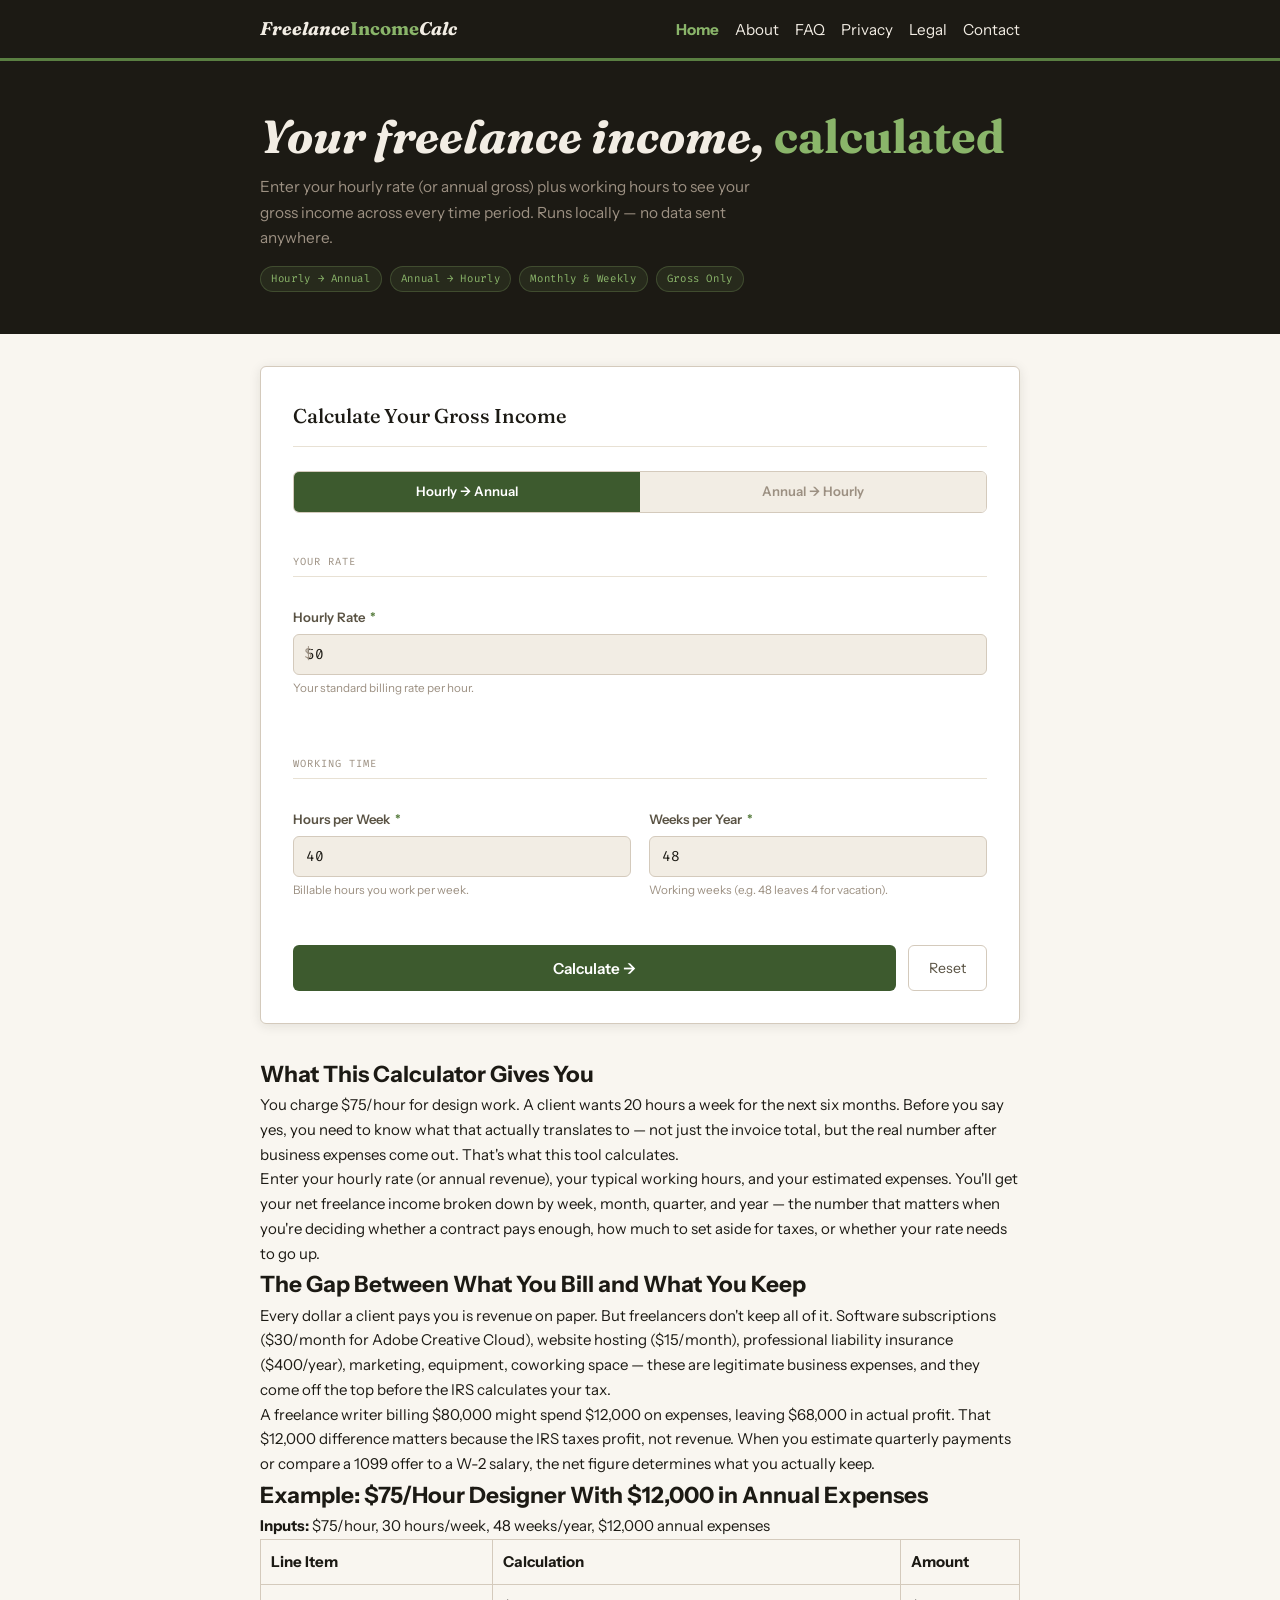
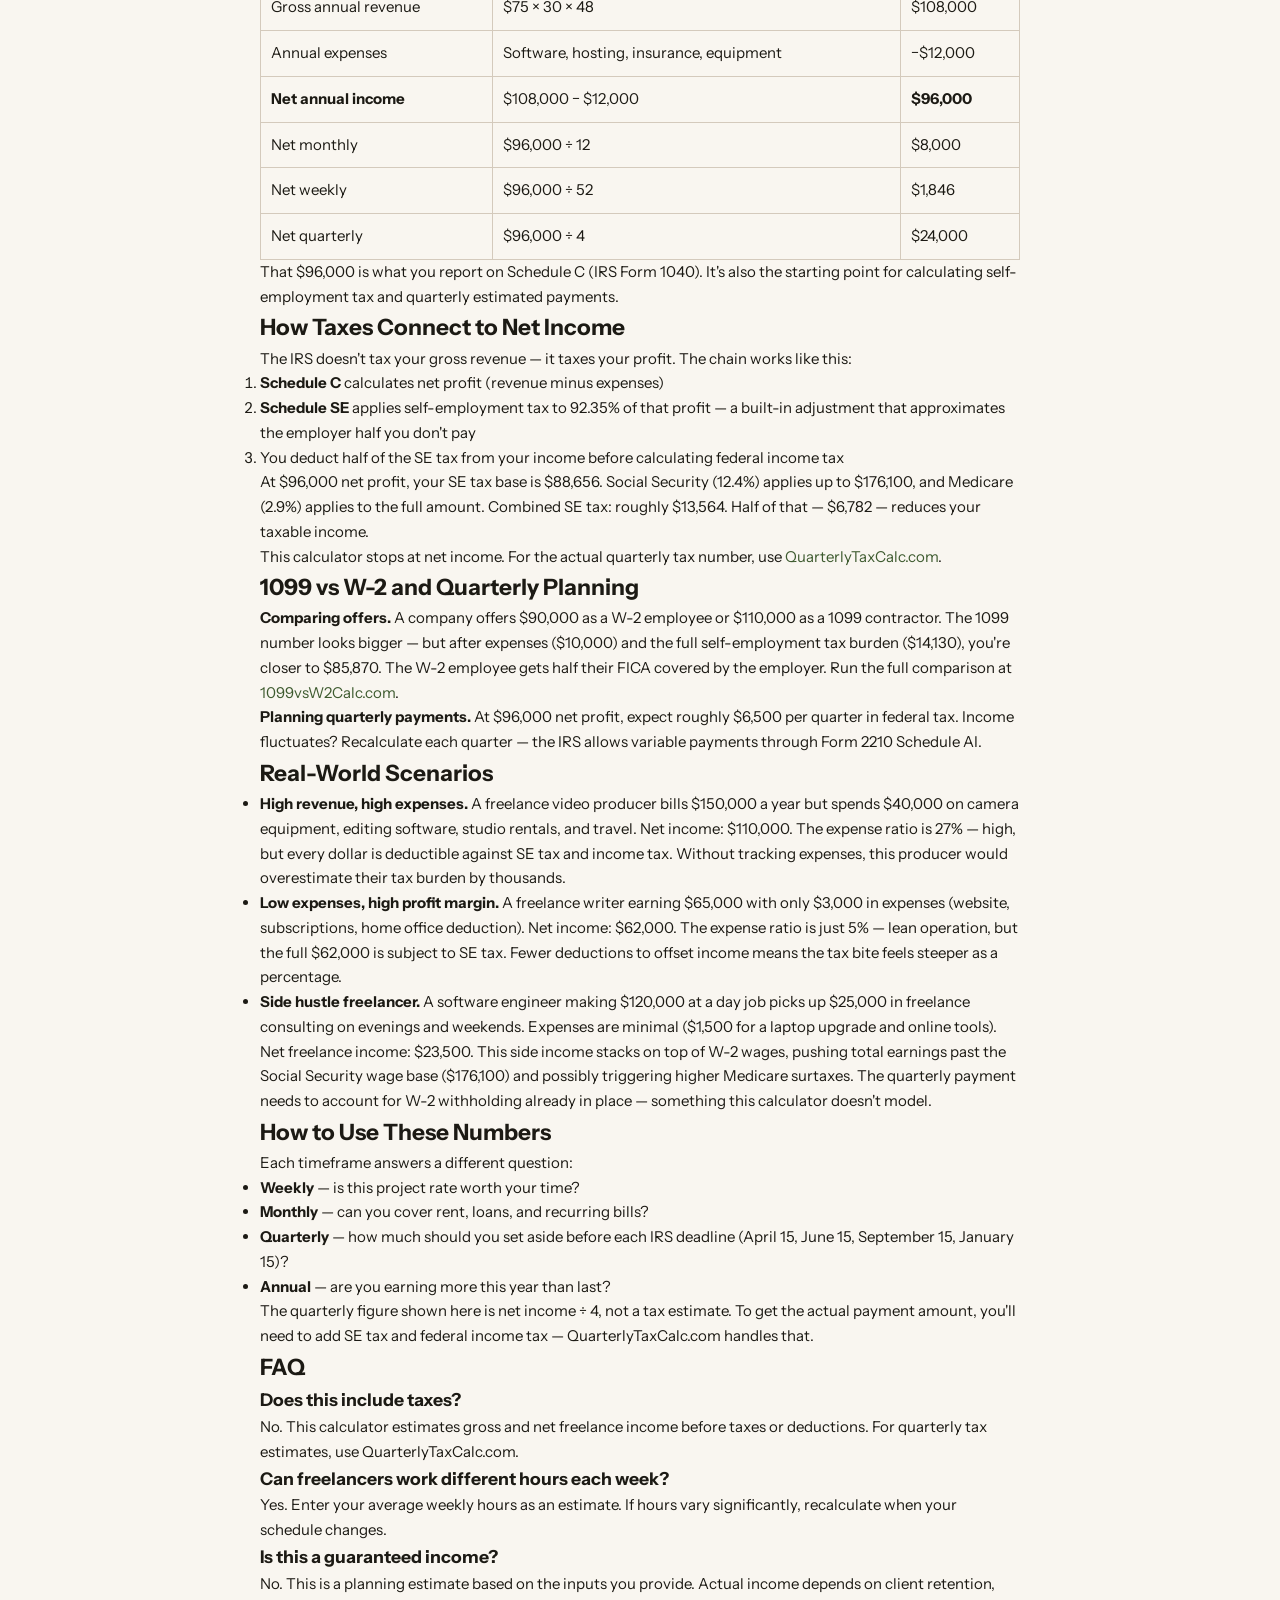
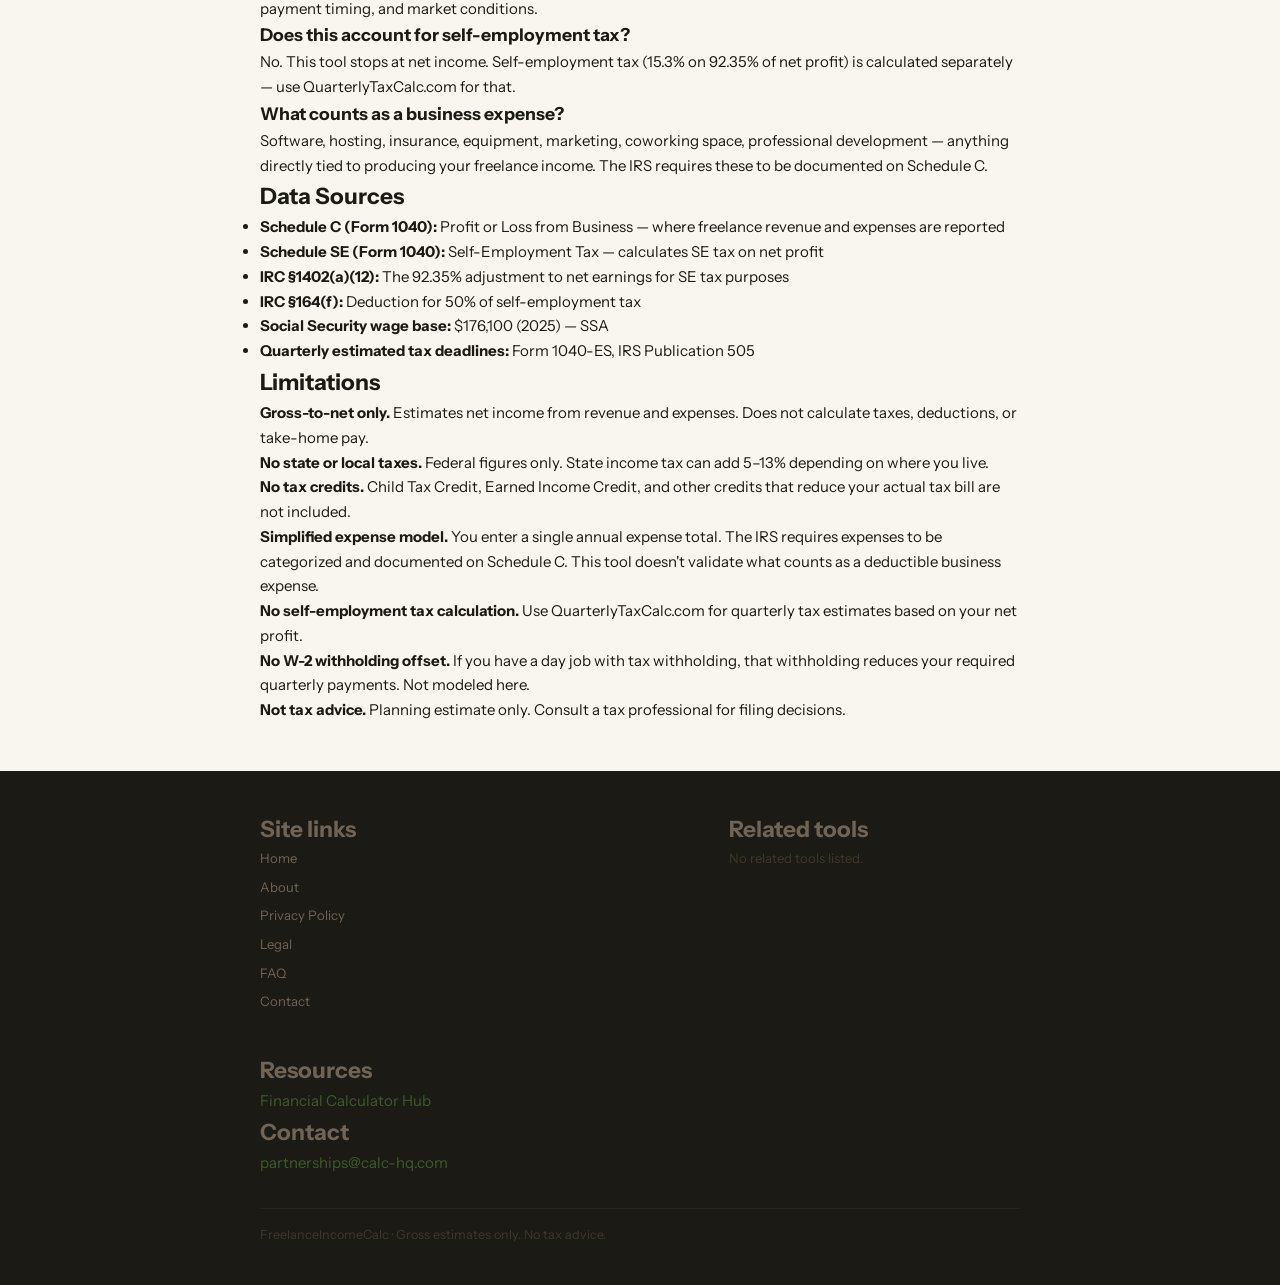
==== index.html @ 2924fdfc "Full repair: authority content, cluster-aware network.js, layout fixes, ad collapse, 800px max-width" ====
<!DOCTYPE html>
<html lang="en">
<head>
<meta charset="utf-8"/>
<meta content="width=device-width, initial-scale=1.0" name="viewport"/>
<title>Freelance Income Calculator | FreelanceIncomeCalc.com</title>
<meta content="Convert your freelance hourly rate to annual, monthly, and weekly gross income. Enter hours per week and weeks per year. Runs entirely in your browser." name="description"/>
<link href="https://freelanceincomecalc.com/" rel="canonical"/>
<meta name="robots" content="index, follow"/>
<meta name="google-adsense-account" content="ca-pub-7744853829365165"/>
<meta property="og:type" content="website"/>
<meta property="og:title" content="Freelance Income Calculator | FreelanceIncomeCalc.com"/>
<meta property="og:description" content="Convert your freelance hourly rate to annual, monthly, and weekly gross income. Enter hours per week and weeks per year. Runs entirely in your browser."/>
<meta property="og:url" content="https://freelanceincomecalc.com/"/>
<meta property="og:site_name" content="FreelanceIncomeCalc.com"/>
<meta name="twitter:card" content="summary"/>
<meta name="twitter:title" content="Freelance Income Calculator | FreelanceIncomeCalc.com"/>
<meta name="twitter:description" content="Convert your freelance hourly rate to annual, monthly, and weekly gross income. Enter hours per week and weeks per year. Runs entirely in your browser."/>
<link href="styles.css?v=layout-repair-0501" rel="stylesheet"/>
<script async="" crossorigin="anonymous" src="https://pagead2.googlesyndication.com/pagead/js/adsbygoogle.js?client=ca-pub-7744853829365165"></script>
<script type="application/ld+json">
{
 "@context": "https://schema.org",
 "@type": "WebApplication",
 "name": "Freelance Income Calculator",
 "url": "https://freelanceincomecalc.com/",
 "applicationCategory": "FinanceApplication",
 "operatingSystem": "All",
 "description": "Online freelance income calculator that estimates hourly, weekly, monthly, and annual freelance earnings based on hourly rates and working hours."
}
</script>
<link rel="icon" href="favicon.svg">
</head>
<body class="page-wrap">
<header class="site-header">
<div class="container">
<a class="site-logo" href="/">Freelance<span>Income</span>Calc</a>
<div data-site-header-nav></div>
</div>
</header>
<div class="container">
<div aria-hidden="true" class="ad-slot ad-slot-top"></div>
</div>
<main>
<section class="tool-hero">
<div class="container">
<h1>Your freelance income, <em>calculated</em></h1>
<p>Enter your hourly rate (or annual gross) plus working hours to see your gross income across every time period. Runs locally — no data sent anywhere.</p>
<div class="badge-row">
<span class="badge">Hourly → Annual</span>
<span class="badge">Annual → Hourly</span>
<span class="badge">Monthly &amp; Weekly</span>
<span class="badge">Gross Only</span>
</div>
</div>
</section>
<div class="container">
<div class="calc-card">
<h2 class="calc-card-title">Calculate Your Gross Income</h2>
<div class="error-banner" id="error-banner" role="alert" style="display:none;"></div>
<div aria-label="Calculation mode" class="mode-toggle" role="group">
<input checked="" id="mode-hourly" name="calc-mode" type="radio" value="hourly"/>
<label for="mode-hourly">Hourly → Annual</label>
<input id="mode-annual" name="calc-mode" type="radio" value="annual"/>
<label for="mode-annual">Annual → Hourly</label>
</div>
<form id="calc-form" novalidate="">
<div class="form-grid">
<div class="section-sep">Your Rate</div>
<div class="field full" id="row-hourly">
<label for="hourly-rate">Hourly Rate <span class="req">*</span></label>
<div class="input-wrap">
<span class="pfx">$</span>
<input autocomplete="off" class="dfmt" id="hourly-rate" inputmode="decimal" placeholder="e.g. 50" type="text"/>
</div>
<span class="field-hint">Your standard billing rate per hour.</span>
<span class="field-error" id="hourly-rate-err" role="alert"></span>
</div>
<div class="field full" id="row-annual" style="display:none;">
<label for="annual-gross">Annual Gross <span class="req">*</span></label>
<div class="input-wrap">
<span class="pfx">$</span>
<input autocomplete="off" class="dfmt" id="annual-gross" inputmode="decimal" placeholder="e.g. 96,000" type="text"/>
</div>
<span class="field-hint">Your target total gross revenue for the year.</span>
<span class="field-error" id="annual-gross-err" role="alert"></span>
</div>
<div class="section-sep">Working Time</div>
<div class="field">
<label for="hours-per-week">Hours per Week <span class="req">*</span></label>
<input autocomplete="off" class="dfmt" id="hours-per-week" inputmode="decimal" placeholder="40" type="text"/>
<span class="field-hint">Billable hours you work per week.</span>
<span class="field-error" id="hours-per-week-err" role="alert"></span>
</div>
<div class="field">
<label for="weeks-per-year">Weeks per Year <span class="req">*</span></label>
<input autocomplete="off" class="dfmt" id="weeks-per-year" inputmode="decimal" placeholder="48" type="text"/>
<span class="field-hint">Working weeks (e.g. 48 leaves 4 for vacation).</span>
<span class="field-error" id="weeks-per-year-err" role="alert"></span>
</div>
</div>
<div class="btn-row">
<button class="btn-primary" type="submit">Calculate →</button>
<button class="btn-secondary" id="reset-btn" type="button">Reset</button>
</div>
</form>
</div>
<div aria-hidden="true" class="sponsor-slot"></div>
<section aria-live="polite" id="results" style="display:none;">
<h2 class="results-heading">Your Gross Income Estimate</h2>
<div class="rate-banner">
<div class="banner-col">
<div class="rbl">Hourly Rate</div>
<div class="rate-big" id="out-hourly">—</div>
<div class="rate-sub">per hour</div>
</div>
<div class="banner-col">
<div class="rbl">Annual Gross</div>
<div class="monthly-val" id="out-annual">—</div>
</div>
<div class="banner-col">
<div class="rbl">Monthly Gross</div>
<div class="monthly-val" id="out-monthly">—</div>
</div>
</div>
<div class="summary-grid">
<div class="s-card">
<div class="sl">Weekly Gross</div>
<div class="sv" id="out-weekly">—</div>
</div>
<div class="s-card accent">
<div class="sl">Est. Quarterly</div>
<div class="sv" id="out-quarterly">—</div>
</div>
<div class="s-card">
<div class="sl">Working Hours</div>
<div class="sv" id="out-hours">—</div>
</div>
</div>
<p class="results-meta" id="out-meta"></p>
<div class="btn-row" style="margin-bottom:16px;">
<button class="btn-copy" id="copy-btn" type="button">Copy Result</button>
</div>
<p class="disclaimer">Gross estimates only. No taxes, deductions, or benefits are modeled. Verify income and tax obligations with a qualified professional or official sources.</p>
<div aria-hidden="true" class="ad-slot ad-slot-bottom"></div>
</section>
</div>
</main>
<div class="container">
<section class="calculator-explanation">
<h2>What This Calculator Gives You</h2>
<p>You charge $75/hour for design work. A client wants 20 hours a week for the next six months. Before you say yes, you need to know what that actually translates to — not just the invoice total, but the real number after business expenses come out. That's what this tool calculates.</p>
<p>Enter your hourly rate (or annual revenue), your typical working hours, and your estimated expenses. You'll get your net freelance income broken down by week, month, quarter, and year — the number that matters when you're deciding whether a contract pays enough, how much to set aside for taxes, or whether your rate needs to go up.</p>
</section>
<section class="calculator-explanation">
<h2>The Gap Between What You Bill and What You Keep</h2>
<p>Every dollar a client pays you is revenue on paper. But freelancers don't keep all of it. Software subscriptions ($30/month for Adobe Creative Cloud), website hosting ($15/month), professional liability insurance ($400/year), marketing, equipment, coworking space — these are legitimate business expenses, and they come off the top before the IRS calculates your tax.</p>
<p>A freelance writer billing $80,000 might spend $12,000 on expenses, leaving $68,000 in actual profit. That $12,000 difference matters because the IRS taxes profit, not revenue. When you estimate quarterly payments or compare a 1099 offer to a W-2 salary, the net figure determines what you actually keep.</p>
</section>
<section class="calculator-explanation">
<h2>Example: $75/Hour Designer With $12,000 in Annual Expenses</h2>
<p><strong>Inputs:</strong> $75/hour, 30 hours/week, 48 weeks/year, $12,000 annual expenses</p>
<table class="example-table">
<tr><th>Line Item</th><th>Calculation</th><th>Amount</th></tr>
<tr><td>Gross annual revenue</td><td>$75 × 30 × 48</td><td>$108,000</td></tr>
<tr><td>Annual expenses</td><td>Software, hosting, insurance, equipment</td><td>−$12,000</td></tr>
<tr><td><strong>Net annual income</strong></td><td>$108,000 − $12,000</td><td><strong>$96,000</strong></td></tr>
<tr><td>Net monthly</td><td>$96,000 ÷ 12</td><td>$8,000</td></tr>
<tr><td>Net weekly</td><td>$96,000 ÷ 52</td><td>$1,846</td></tr>
<tr><td>Net quarterly</td><td>$96,000 ÷ 4</td><td>$24,000</td></tr>
</table>
<p>That $96,000 is what you report on Schedule C (IRS Form 1040). It's also the starting point for calculating self-employment tax and quarterly estimated payments.</p>
</section>
<section class="calculator-explanation">
<h2>How Taxes Connect to Net Income</h2>
<p>The IRS doesn't tax your gross revenue — it taxes your profit. The chain works like this:</p>
<ol>
<li><strong>Schedule C</strong> calculates net profit (revenue minus expenses)</li>
<li><strong>Schedule SE</strong> applies self-employment tax to 92.35% of that profit — a built-in adjustment that approximates the employer half you don't pay</li>
<li>You deduct half of the SE tax from your income before calculating federal income tax</li>
</ol>
<p>At $96,000 net profit, your SE tax base is $88,656. Social Security (12.4%) applies up to $176,100, and Medicare (2.9%) applies to the full amount. Combined SE tax: roughly $13,564. Half of that — $6,782 — reduces your taxable income.</p>
<p>This calculator stops at net income. For the actual quarterly tax number, use <a href="https://quarterlytaxcalc.com" target="_blank" rel="noopener">QuarterlyTaxCalc.com</a>.</p>
</section>
<section class="calculator-explanation">
<h2>1099 vs W-2 and Quarterly Planning</h2>
<p><strong>Comparing offers.</strong> A company offers $90,000 as a W-2 employee or $110,000 as a 1099 contractor. The 1099 number looks bigger — but after expenses ($10,000) and the full self-employment tax burden ($14,130), you're closer to $85,870. The W-2 employee gets half their FICA covered by the employer. Run the full comparison at <a href="https://1099vsw2calc.com" target="_blank" rel="noopener">1099vsW2Calc.com</a>.</p>
<p><strong>Planning quarterly payments.</strong> At $96,000 net profit, expect roughly $6,500 per quarter in federal tax. Income fluctuates? Recalculate each quarter — the IRS allows variable payments through Form 2210 Schedule AI.</p>
</section>
<section class="calculator-explanation">
<h2>Real-World Scenarios</h2>
<ul>
<li><strong>High revenue, high expenses.</strong> A freelance video producer bills $150,000 a year but spends $40,000 on camera equipment, editing software, studio rentals, and travel. Net income: $110,000. The expense ratio is 27% — high, but every dollar is deductible against SE tax and income tax. Without tracking expenses, this producer would overestimate their tax burden by thousands.</li>
<li><strong>Low expenses, high profit margin.</strong> A freelance writer earning $65,000 with only $3,000 in expenses (website, subscriptions, home office deduction). Net income: $62,000. The expense ratio is just 5% — lean operation, but the full $62,000 is subject to SE tax. Fewer deductions to offset income means the tax bite feels steeper as a percentage.</li>
<li><strong>Side hustle freelancer.</strong> A software engineer making $120,000 at a day job picks up $25,000 in freelance consulting on evenings and weekends. Expenses are minimal ($1,500 for a laptop upgrade and online tools). Net freelance income: $23,500. This side income stacks on top of W-2 wages, pushing total earnings past the Social Security wage base ($176,100) and possibly triggering higher Medicare surtaxes. The quarterly payment needs to account for W-2 withholding already in place — something this calculator doesn't model.</li>
</ul>
</section>
<section class="calculator-explanation">
<h2>How to Use These Numbers</h2>
<p>Each timeframe answers a different question:</p>
<ul>
<li><strong>Weekly</strong> — is this project rate worth your time?</li>
<li><strong>Monthly</strong> — can you cover rent, loans, and recurring bills?</li>
<li><strong>Quarterly</strong> — how much should you set aside before each IRS deadline (April 15, June 15, September 15, January 15)?</li>
<li><strong>Annual</strong> — are you earning more this year than last?</li>
</ul>
<p>The quarterly figure shown here is net income ÷ 4, not a tax estimate. To get the actual payment amount, you'll need to add SE tax and federal income tax — QuarterlyTaxCalc.com handles that.</p>
</section>
<section class="calculator-explanation">
<h2>FAQ</h2>
<h3>Does this include taxes?</h3>
<p>No. This calculator estimates gross and net freelance income before taxes or deductions. For quarterly tax estimates, use QuarterlyTaxCalc.com.</p>
<h3>Can freelancers work different hours each week?</h3>
<p>Yes. Enter your average weekly hours as an estimate. If hours vary significantly, recalculate when your schedule changes.</p>
<h3>Is this a guaranteed income?</h3>
<p>No. This is a planning estimate based on the inputs you provide. Actual income depends on client retention, payment timing, and market conditions.</p>
<h3>Does this account for self-employment tax?</h3>
<p>No. This tool stops at net income. Self-employment tax (15.3% on 92.35% of net profit) is calculated separately — use QuarterlyTaxCalc.com for that.</p>
<h3>What counts as a business expense?</h3>
<p>Software, hosting, insurance, equipment, marketing, coworking space, professional development — anything directly tied to producing your freelance income. The IRS requires these to be documented on Schedule C.</p>
</section>
<section class="calculator-explanation">
<h2>Data Sources</h2>
<ul>
<li><strong>Schedule C (Form 1040):</strong> Profit or Loss from Business — where freelance revenue and expenses are reported</li>
<li><strong>Schedule SE (Form 1040):</strong> Self-Employment Tax — calculates SE tax on net profit</li>
<li><strong>IRC §1402(a)(12):</strong> The 92.35% adjustment to net earnings for SE tax purposes</li>
<li><strong>IRC §164(f):</strong> Deduction for 50% of self-employment tax</li>
<li><strong>Social Security wage base:</strong> $176,100 (2025) — SSA</li>
<li><strong>Quarterly estimated tax deadlines:</strong> Form 1040-ES, IRS Publication 505</li>
</ul>
</section>
<section class="calculator-explanation">
<h2>Limitations</h2>
<p><strong>Gross-to-net only.</strong> Estimates net income from revenue and expenses. Does not calculate taxes, deductions, or take-home pay.</p>
<p><strong>No state or local taxes.</strong> Federal figures only. State income tax can add 5–13% depending on where you live.</p>
<p><strong>No tax credits.</strong> Child Tax Credit, Earned Income Credit, and other credits that reduce your actual tax bill are not included.</p>
<p><strong>Simplified expense model.</strong> You enter a single annual expense total. The IRS requires expenses to be categorized and documented on Schedule C. This tool doesn't validate what counts as a deductible business expense.</p>
<p><strong>No self-employment tax calculation.</strong> Use QuarterlyTaxCalc.com for quarterly tax estimates based on your net profit.</p>
<p><strong>No W-2 withholding offset.</strong> If you have a day job with tax withholding, that withholding reduces your required quarterly payments. Not modeled here.</p>
<p><strong>Not tax advice.</strong> Planning estimate only. Consult a tax professional for filing decisions.</p>
</section>
</div>
<div id="site-footer"></div>
<script src="config.js"></script>
<script src="network.js"></script>
<script src="ads.js"></script>
<script src="app.js"></script>
</body>
</html>
---- styles.css ----
@import url('https://fonts.googleapis.com/css2?family=Fraunces:ital,wght@0,500;0,700;1,700&family=Instrument+Sans:wght@400;500;600&family=Fira+Code:wght@400;500&display=swap');

:root {
  --soil:      #1c1a14;
  --moss:      #3d5a2e;
  --fern:      #5a7f42;
  --leaf:      #8ab56a;
  --mist:      #f2ede4;
  --parchment: #e8e1d4;
  --linen:     #f9f6f0;
  --ink:       #1c1a14;
  --ink-mid:   #5a5344;
  --ink-muted: #9c9082;
  --border:    #d4cabc;
  --white:     #ffffff;
  --red:       #a33020;
  --red-bg:    #fdf2ef;
  --shadow:    0 2px 12px rgba(28,26,20,0.1);
  --radius:    6px;
  --font-head: 'Fraunces', Georgia, serif;
  --font-body: 'Instrument Sans', system-ui, sans-serif;
  --font-mono: 'Fira Code', 'Courier New', monospace;
}

*, *::before, *::after { box-sizing: border-box; margin: 0; padding: 0; }
html { scroll-behavior: smooth; }
body { font-family: var(--font-body); font-size: 15px; line-height: 1.65; color: var(--ink); background: var(--linen); -webkit-font-smoothing: antialiased; }
a { color: var(--moss); text-decoration: none; }
a:hover { text-decoration: underline; }

/* ── AD SLOTS: collapse when empty ── */
.ad-slot { width: 100%; text-align: center; background: transparent; min-height: 0; }
.ad-slot:empty { display: none; }
.ad-slot ins.adsbygoogle:not([data-ad-status]) { display: none !important; }

/* ── SPONSOR SLOT ── */
.sponsor-slot { display: none; background: var(--parchment); border: 1px solid var(--border); border-radius: var(--radius); padding: 8px 14px; font-size: 0.8rem; text-align: center; margin: 12px 0; }
.sponsor-label { font-family: var(--font-mono); font-size: 0.62rem; letter-spacing: 0.1em; text-transform: uppercase; color: var(--ink-muted); margin-right: 8px; }

/* ── LAYOUT ── */
.page-wrap { min-height: 100vh; display: flex; flex-direction: column; }
main { flex: 1; }
.container { width: 100%; max-width: 800px; margin: 0 auto; padding: 0 20px; }

/* ── HEADER ── */
.site-header { background: var(--soil); padding: 0; border-bottom: 3px solid var(--fern); }
.site-header .container { display: flex; align-items: center; justify-content: space-between; flex-wrap: wrap; gap: 0; }
.site-logo { font-family: var(--font-head); font-size: 1.15rem; font-weight: 700; font-style: italic; color: var(--mist); padding: 14px 0; }
.site-logo span { color: var(--leaf); font-style: normal; }
.site-nav { display: flex; gap: 0; }
.site-nav a { font-size: 0.8rem; font-weight: 500; color: #9c9082; padding: 14px 12px; transition: color 0.15s; }
.site-nav a:hover { color: var(--leaf); text-decoration: none; }
.site-nav a.active { color: var(--leaf); }
@media (max-width: 560px) {
  .site-header .container { flex-direction: column; align-items: flex-start; }
  .site-nav { flex-wrap: wrap; }
  .site-nav a { padding: 8px 10px 10px; }
}

/* ── HERO ── */
.tool-hero { background: var(--soil); padding: 50px 0 42px; }
.tool-hero h1 { font-family: var(--font-head); font-size: clamp(1.9rem, 4vw, 2.9rem); font-weight: 700; font-style: italic; color: var(--mist); line-height: 1.1; margin-bottom: 12px; }
.tool-hero h1 em { font-style: normal; color: var(--leaf); }
.tool-hero p { color: #9c9082; font-size: 0.96rem; max-width: 500px; }
.badge-row { display: flex; flex-wrap: wrap; gap: 8px; margin-top: 16px; }
.badge { font-family: var(--font-mono); font-size: 0.67rem; letter-spacing: 0.06em; padding: 3px 10px; border-radius: 20px; background: rgba(138,181,106,0.1); border: 1px solid rgba(138,181,106,0.25); color: var(--leaf); }

/* ── CARD ── */
.calc-card { background: var(--white); border: 1px solid var(--border); border-radius: var(--radius); box-shadow: var(--shadow); padding: 32px; margin: 32px 0; }
.calc-card-title { font-family: var(--font-head); font-size: 1.25rem; font-weight: 500; color: var(--ink); margin-bottom: 24px; padding-bottom: 14px; border-bottom: 1px solid var(--parchment); }
@media (max-width: 560px) { .calc-card { padding: 20px; } }

/* ── FORM ── */
.form-grid { display: grid; grid-template-columns: 1fr 1fr; gap: 18px; }
@media (max-width: 560px) { .form-grid { grid-template-columns: 1fr; } }
.field { display: flex; flex-direction: column; gap: 5px; }
.field.full { grid-column: 1 / -1; }
.section-sep { font-family: var(--font-mono); font-size: 0.65rem; letter-spacing: 0.1em; text-transform: uppercase; color: var(--ink-muted); padding-bottom: 6px; border-bottom: 1px solid var(--parchment); margin: 20px 0 12px; grid-column: 1 / -1; }
label { font-size: 0.82rem; font-weight: 600; color: var(--ink-mid); }
label .req { color: var(--fern); margin-left: 2px; }
.input-wrap { position: relative; }
.input-wrap .pfx { position: absolute; left: 11px; top: 50%; transform: translateY(-50%); color: var(--ink-muted); font-family: var(--font-mono); font-size: 0.88rem; pointer-events: none; }
.input-wrap input { padding-left: 26px; }
input[type="text"], input[type="number"], select { width: 100%; padding: 10px 12px; font-family: var(--font-mono); font-size: 0.9rem; color: var(--ink); background: var(--mist); border: 1px solid var(--border); border-radius: var(--radius); outline: none; -webkit-appearance: none; appearance: none; transition: border-color 0.15s, box-shadow 0.15s, background 0.15s; }
select { font-family: var(--font-body); background-image: url("data:image/svg+xml,%3Csvg xmlns='http://www.w3.org/2000/svg' width='12' height='8'%3E%3Cpath d='M1 1l5 5 5-5' stroke='%239c9082' stroke-width='1.5' fill='none' stroke-linecap='round' stroke-linejoin='round'/%3E%3C/svg%3E"); background-repeat: no-repeat; background-position: right 12px center; padding-right: 34px; }
input:focus, select:focus { border-color: var(--fern); box-shadow: 0 0 0 3px rgba(61,90,46,0.1); background: var(--white); }
input.err { border-color: var(--red) !important; box-shadow: 0 0 0 3px rgba(163,48,32,0.08) !important; }
.field-hint { font-size: 0.73rem; color: var(--ink-muted); line-height: 1.4; }
.field-error { font-size: 0.73rem; color: var(--red); min-height: 1rem; }
.error-banner { background: var(--red-bg); border: 1px solid #f0c0b0; border-radius: var(--radius); padding: 14px 18px; color: var(--red); font-size: 0.88rem; margin-bottom: 16px; }

/* ── MODE TOGGLE ── */
.mode-toggle { display: flex; gap: 0; border: 1px solid var(--border); border-radius: var(--radius); overflow: hidden; margin-bottom: 20px; }
.mode-toggle label { flex: 1; text-align: center; padding: 9px 14px; font-size: 0.82rem; font-weight: 600; cursor: pointer; color: var(--ink-muted); background: var(--mist); transition: background 0.15s, color 0.15s; }
.mode-toggle input[type="radio"] { display: none; }
.mode-toggle input[type="radio"]:checked + label { background: var(--moss); color: var(--white); }

/* ── BUTTONS ── */
.btn-row { display: flex; gap: 12px; margin-top: 26px; flex-wrap: wrap; }
.btn-primary { flex: 1; min-width: 160px; background: var(--moss); color: var(--white); border: none; border-radius: var(--radius); padding: 13px 24px; font-family: var(--font-body); font-size: 0.95rem; font-weight: 600; cursor: pointer; transition: background 0.15s, transform 0.1s; }
.btn-primary:hover { background: var(--fern); }
.btn-primary:active { transform: scale(0.98); }
.btn-secondary { background: transparent; color: var(--ink-mid); border: 1px solid var(--border); border-radius: var(--radius); padding: 13px 20px; font-family: var(--font-body); font-size: 0.88rem; cursor: pointer; transition: border-color 0.15s; }
.btn-secondary:hover { border-color: var(--ink-mid); color: var(--ink); }
.btn-copy { background: transparent; color: var(--moss); border: 1px solid var(--moss); border-radius: var(--radius); padding: 10px 18px; font-family: var(--font-body); font-size: 0.85rem; font-weight: 600; cursor: pointer; transition: background 0.15s, color 0.15s; }
.btn-copy:hover { background: var(--moss); color: var(--white); }

/* ── RESULTS ── */
#results { margin: 0 0 40px; }
.results-heading { font-family: var(--font-head); font-size: 1.3rem; font-weight: 500; margin-bottom: 18px; color: var(--ink); }
.rate-banner { background: var(--soil); border-radius: var(--radius); padding: 26px 28px 22px; margin-bottom: 20px; display: flex; align-items: center; justify-content: space-between; gap: 20px; flex-wrap: wrap; }
.rbl { font-family: var(--font-mono); font-size: 0.67rem; letter-spacing: 0.1em; text-transform: uppercase; color: #6e6556; margin-bottom: 5px; }
.rate-big { font-family: var(--font-head); font-size: clamp(2.4rem, 5vw, 3.2rem); font-weight: 700; color: var(--leaf); line-height: 1; }
.rate-sub { font-size: 0.79rem; color: #9c9082; margin-top: 4px; }
.banner-cols { display: flex; gap: 32px; flex-wrap: wrap; }
.banner-col { }
.monthly-val { font-family: var(--font-mono); font-size: 1.45rem; font-weight: 500; color: var(--mist); }
.summary-grid { display: grid; grid-template-columns: repeat(auto-fill, minmax(160px, 1fr)); gap: 12px; margin-bottom: 20px; }
.s-card { background: var(--white); border: 1px solid var(--border); border-radius: var(--radius); padding: 15px; box-shadow: 0 1px 3px rgba(28,26,20,0.06); }
.s-card .sl { font-family: var(--font-mono); font-size: 0.66rem; letter-spacing: 0.08em; text-transform: uppercase; color: var(--ink-muted); margin-bottom: 5px; }
.s-card .sv { font-family: var(--font-mono); font-size: 1.12rem; font-weight: 500; color: var(--ink); }
.s-card.accent .sv { color: var(--moss); }
.results-meta { font-family: var(--font-mono); font-size: 0.78rem; color: var(--ink-muted); margin-bottom: 14px; }
.disclaimer { font-size: 0.78rem; color: var(--ink-muted); background: var(--parchment); border-left: 3px solid var(--border); padding: 10px 14px; border-radius: 0 var(--radius) var(--radius) 0; font-style: italic; margin-bottom: 16px; }

/* ── INFO PAGES ── */
.info-hero { background: var(--soil); padding: 44px 0 36px; }
.info-hero h1 { font-family: var(--font-head); font-size: clamp(1.6rem, 3vw, 2.3rem); font-style: italic; font-weight: 700; color: var(--mist); margin-bottom: 8px; }
.info-hero p { color: #9c9082; font-size: 0.93rem; }
.info-body { padding: 40px 0; }
.info-card { background: var(--white); border: 1px solid var(--border); border-radius: var(--radius); padding: 28px 32px; margin-bottom: 22px; box-shadow: 0 1px 4px rgba(28,26,20,0.06); }
.info-card h2 { font-family: var(--font-head); font-size: 1.15rem; font-weight: 500; margin-bottom: 14px; padding-bottom: 10px; border-bottom: 1px solid var(--parchment); color: var(--ink); }
.info-card h3 { font-size: 0.9rem; font-weight: 600; margin: 16px 0 6px; color: var(--ink); }
.info-card p { font-size: 0.88rem; color: var(--ink-mid); margin-bottom: 10px; line-height: 1.72; }
.info-card p:last-child { margin-bottom: 0; }
.info-card ul { list-style: disc; padding-left: 20px; margin-bottom: 10px; }
.info-card ul li { font-size: 0.88rem; color: var(--ink-mid); margin-bottom: 5px; line-height: 1.6; }
.info-card a { color: var(--moss); }
.faq-q { border-bottom: 1px solid var(--parchment); padding: 14px 0; }
.faq-q:last-child { border-bottom: none; padding-bottom: 0; }
.faq-q h3 { margin: 0 0 7px; font-size: 0.91rem; }
.faq-q p { margin: 0; }
@media (max-width: 560px) { .info-card { padding: 18px 16px; } }

/* ── CONTACT ── */
.contact-block { background: var(--parchment); border: 1px solid var(--border); border-radius: var(--radius); padding: 20px 24px; margin-bottom: 18px; }
.contact-block .cl { font-family: var(--font-mono); font-size: 0.65rem; letter-spacing: 0.1em; text-transform: uppercase; color: var(--fern); margin-bottom: 6px; }
.contact-block a { font-family: var(--font-mono); font-size: 0.95rem; color: var(--moss); font-weight: 500; }

/* ── FOOTER ── */
.site-footer { background: var(--soil); color: #6e6556; padding: 40px 0 24px; margin-top: 48px; }
.footer-grid { display: grid; grid-template-columns: 1.2fr 0.8fr; gap: 32px; margin-bottom: 32px; }
@media (max-width: 600px) { .footer-grid { grid-template-columns: 1fr; gap: 20px; } }
.footer-col h4 { font-family: var(--font-mono); font-size: 0.65rem; letter-spacing: 0.1em; text-transform: uppercase; color: #3d3829; margin-bottom: 12px; }
.footer-col a { display: block; color: #6e6556; font-size: 0.82rem; margin-bottom: 7px; transition: color 0.15s; }
.footer-col a:hover { color: var(--leaf); text-decoration: none; }
.footer-col p { font-size: 0.82rem; line-height: 1.65; }
#footer-network-links a { display: block; color: #6e6556; font-size: 0.82rem; margin-bottom: 7px; transition: color 0.15s; }
#footer-network-links a:hover { color: var(--leaf); text-decoration: none; }
.footer-bottom { border-top: 1px solid #2a2720; padding-top: 20px; display: flex; flex-wrap: wrap; justify-content: space-between; align-items: center; gap: 10px; font-size: 0.79rem; color: #3d3829; }
.footer-bottom a { color: #3d3829; }
.footer-bottom a:hover { color: #6e6556; text-decoration: none; }
.footer-disclaimer { font-size: 0.74rem; color: #3d3829; border-top: 1px solid #2a2720; padding-top: 14px; margin-top: 4px; line-height: 1.55; }


/* Related tools footer list */
.related-tools{list-style:none;padding-left:0;margin:0;}
.related-tools li{margin:6px 0;}
.related-tools a{text-decoration:none;}

/* ── AD COLLAPSE ── */
.adsense-unit { min-height: 0; height: 0; overflow: hidden; }
.adsense-unit ins, .adsense-unit iframe { height: 0 !important; max-height: 0 !important; }
.adsense-unit.active { min-height: 250px; height: auto; overflow: visible; }
.adsense-unit.active ins, .adsense-unit.active iframe { height: auto !important; max-height: none !important; }
.ad-slot { min-height: 0; }

/* ── PAGE COPY (support pages) ── */
.page-copy { max-width: 800px; margin: 0 auto; }
.page-copy h1 { margin-bottom: 16px; }
.page-copy h2 { margin-top: 24px; margin-bottom: 8px; }
.page-copy p { margin-bottom: 12px; }

/* ── NETWORK FOOTER OVERRIDES ── */
.footer-nav-links { list-style: none; padding: 0; margin: 0; }
.footer-nav-links li { margin-bottom: 6px; }
.footer-nav-links a { display: block; color: #6e6556; font-size: 0.82rem; margin-bottom: 7px; transition: color 0.15s; }
.footer-nav-links a:hover { color: var(--leaf); text-decoration: none; }
.footer-links { display: flex; flex-wrap: wrap; gap: 16px; padding: 20px 0; }
.footer-links a { color: #6e6556; text-decoration: none; font-size: 0.82rem; }
.footer-links a:hover { color: var(--leaf); }
.footer-meta { color: #3d3829; font-size: 0.79rem; padding: 16px 0; border-top: 1px solid #2a2720; margin-top: 8px; }
.footer-empty { color: #3d3829; font-size: 0.82rem; }
.header-nav { display: flex; gap: 16px; flex-wrap: wrap; }
.header-nav a { color: var(--mist); text-decoration: none; font-size: 0.95rem; }
.header-nav a:hover { color: var(--leaf); }
.header-nav a.active { font-weight: 700; color: var(--leaf); }
.example-table { width: 100%; border-collapse: collapse; }
.example-table th, .example-table td { border: 1px solid var(--border); padding: 10px; text-align: left; }

/* ── MOBILE FIXES ── */
@media (max-width: 600px) {
  .site-header .container {
    flex-direction: column;
    align-items: flex-start;
    gap: 12px;
  }
  .site-logo {
    display: block;
    width: 100%;
    font-size: 18px;
    margin: 0 0 8px 0;
    line-height: 1.2;
  }
  .header-nav {
    display: flex;
    flex-wrap: wrap;
    width: 100%;
    gap: 10px 14px;
    font-size: 14px;
  }
  .page-copy { padding: 0 8px; }
  body { padding-bottom: env(safe-area-inset-bottom, 0); overflow-x: hidden; }
}
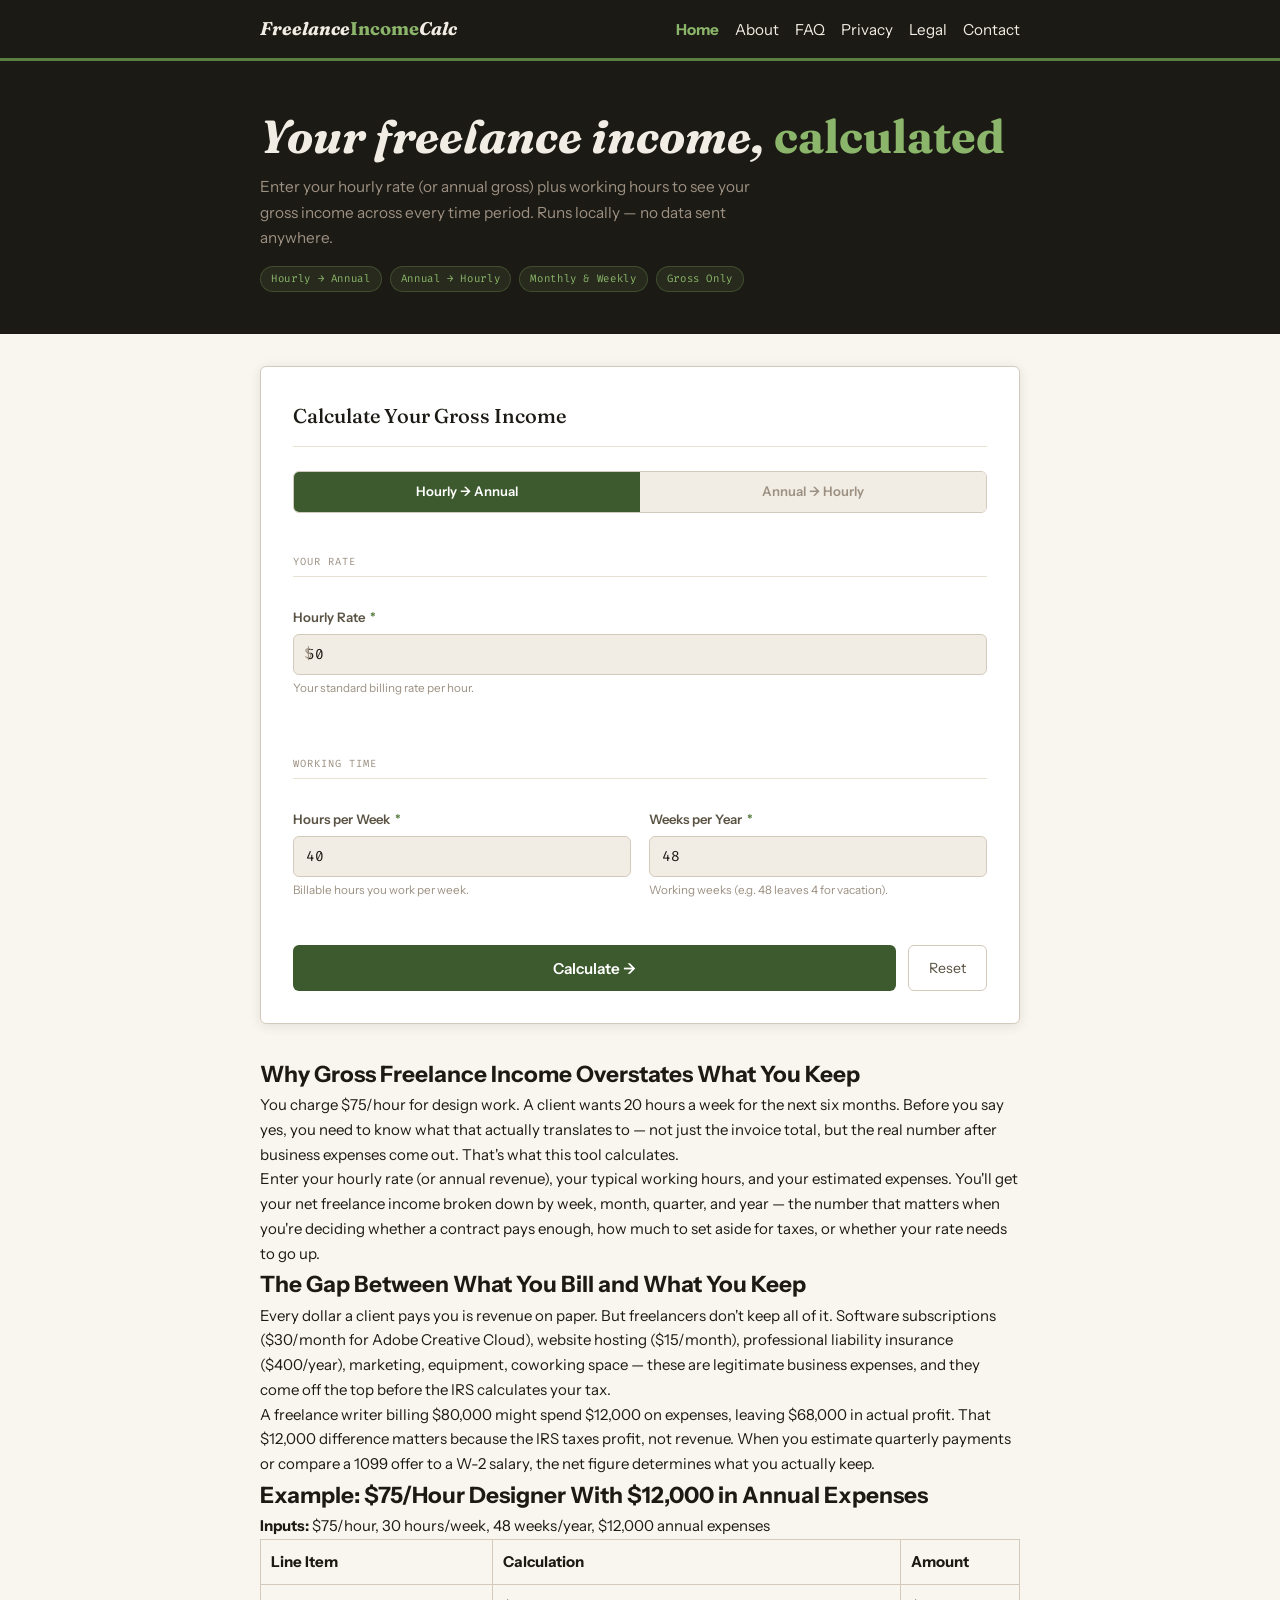
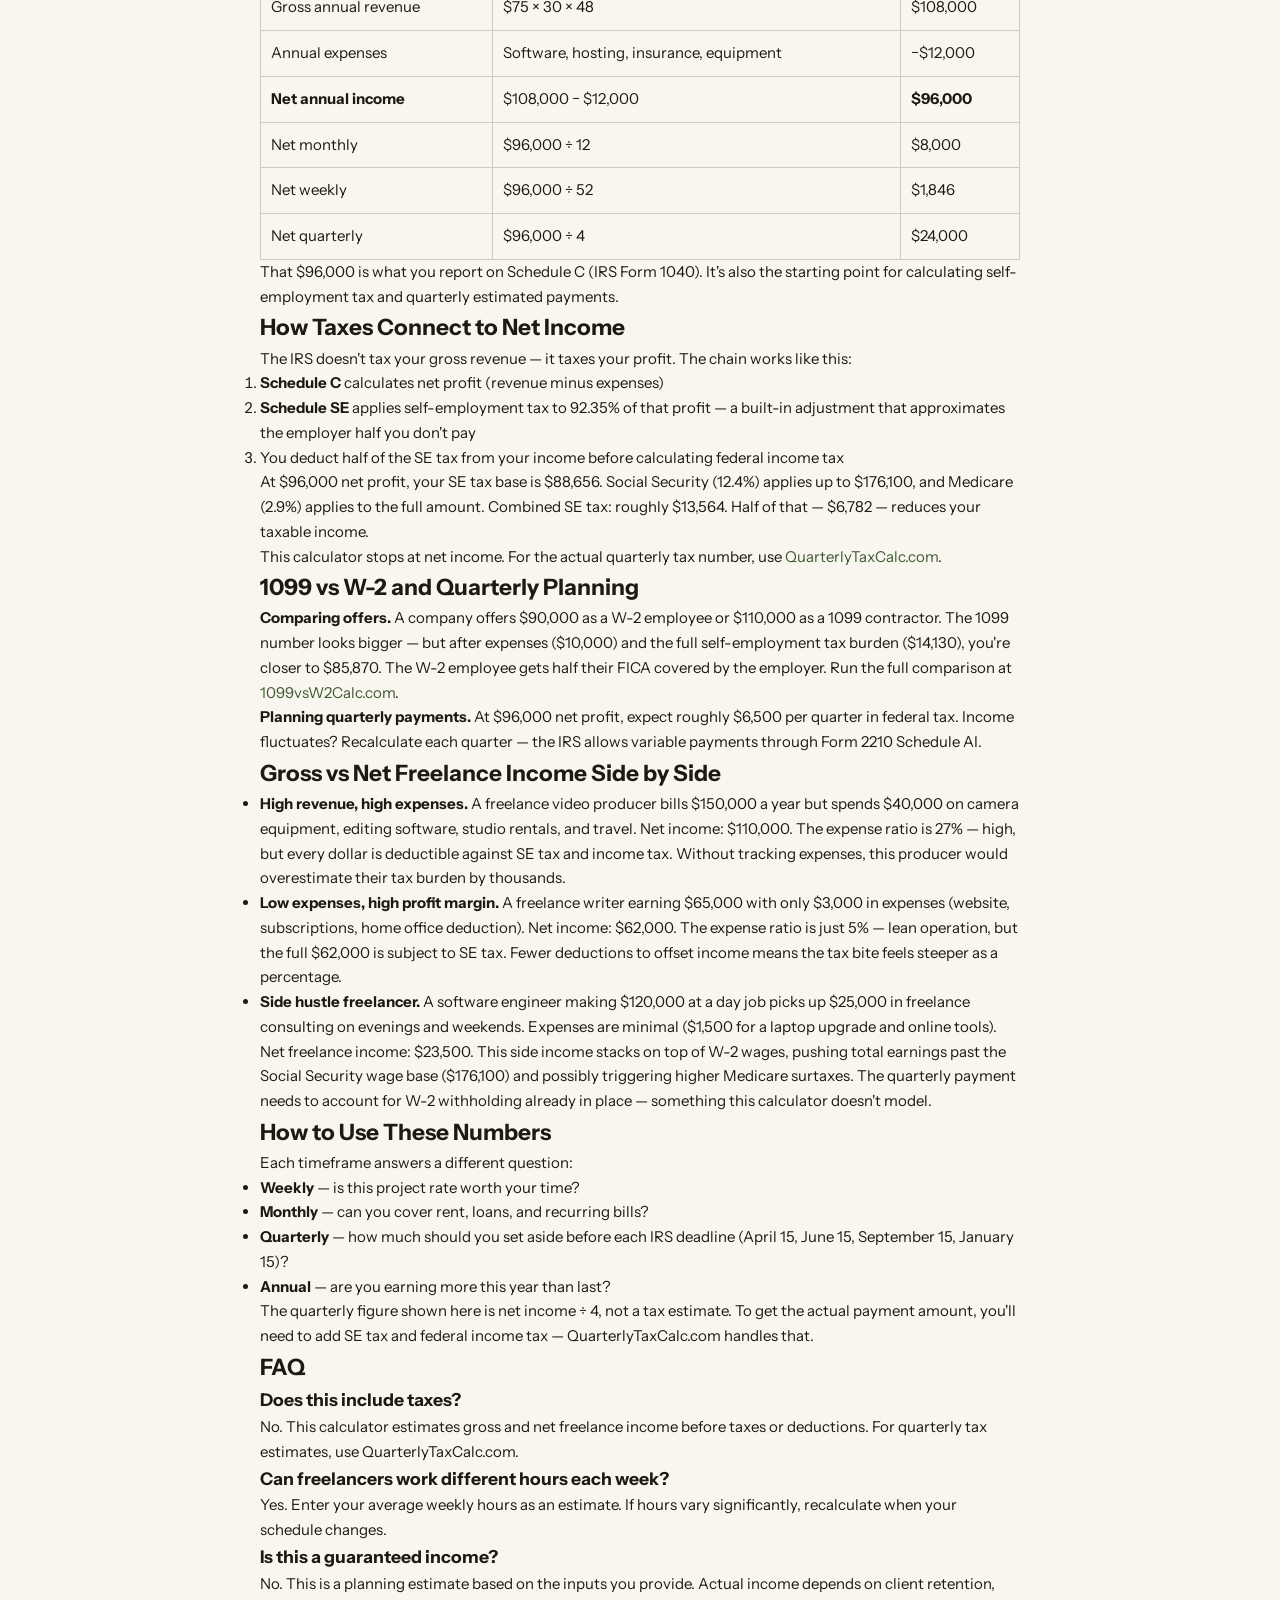
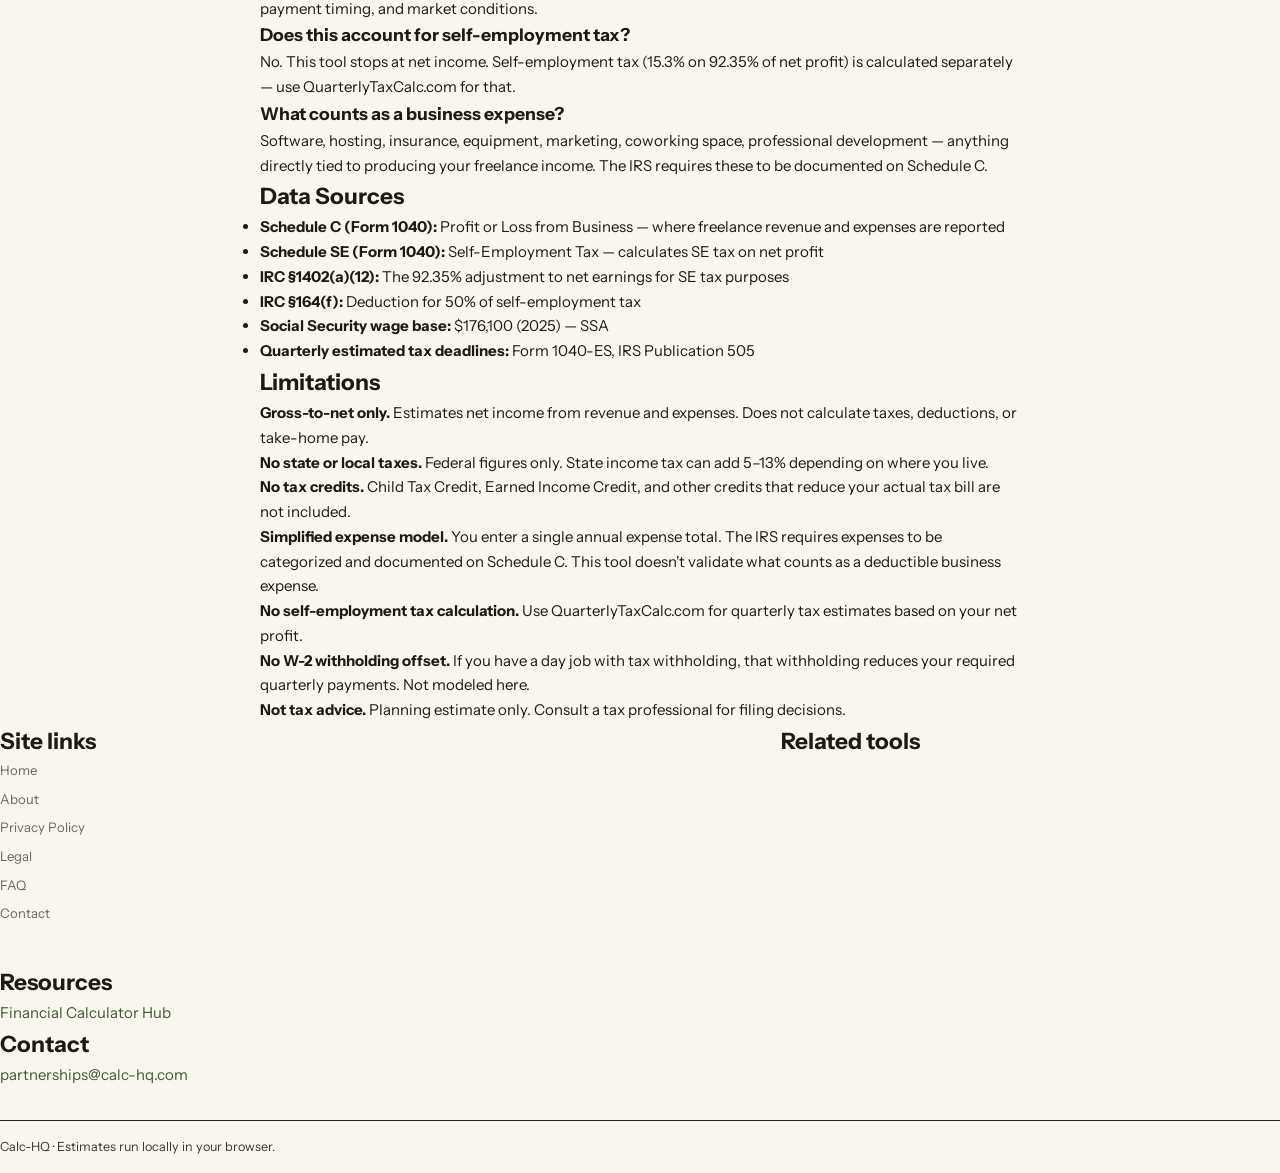
==== commit 479c54bf: "Replace generic/template headings with scenario-driven Trust Layer headings" ====
--- a/index.html
+++ b/index.html
@@ -148,7 +148,7 @@
 </main>
 <div class="container">
 <section class="calculator-explanation">
-<h2>What This Calculator Gives You</h2>
+<h2>Why Gross Freelance Income Overstates What You Keep</h2>
 <p>You charge $75/hour for design work. A client wants 20 hours a week for the next six months. Before you say yes, you need to know what that actually translates to — not just the invoice total, but the real number after business expenses come out. That's what this tool calculates.</p>
 <p>Enter your hourly rate (or annual revenue), your typical working hours, and your estimated expenses. You'll get your net freelance income broken down by week, month, quarter, and year — the number that matters when you're deciding whether a contract pays enough, how much to set aside for taxes, or whether your rate needs to go up.</p>
 </section>
@@ -188,7 +188,7 @@
 <p><strong>Planning quarterly payments.</strong> At $96,000 net profit, expect roughly $6,500 per quarter in federal tax. Income fluctuates? Recalculate each quarter — the IRS allows variable payments through Form 2210 Schedule AI.</p>
 </section>
 <section class="calculator-explanation">
-<h2>Real-World Scenarios</h2>
+<h2>Gross vs Net Freelance Income Side by Side</h2>
 <ul>
 <li><strong>High revenue, high expenses.</strong> A freelance video producer bills $150,000 a year but spends $40,000 on camera equipment, editing software, studio rentals, and travel. Net income: $110,000. The expense ratio is 27% — high, but every dollar is deductible against SE tax and income tax. Without tracking expenses, this producer would overestimate their tax burden by thousands.</li>
 <li><strong>Low expenses, high profit margin.</strong> A freelance writer earning $65,000 with only $3,000 in expenses (website, subscriptions, home office deduction). Net income: $62,000. The expense ratio is just 5% — lean operation, but the full $62,000 is subject to SE tax. Fewer deductions to offset income means the tax bite feels steeper as a percentage.</li>
@@ -241,6 +241,7 @@
 <p><strong>Not tax advice.</strong> Planning estimate only. Consult a tax professional for filing decisions.</p>
 </section>
 </div>
+<div id="related-calculators"></div>
 <div id="site-footer"></div>
 <script src="config.js"></script>
 <script src="network.js"></script>
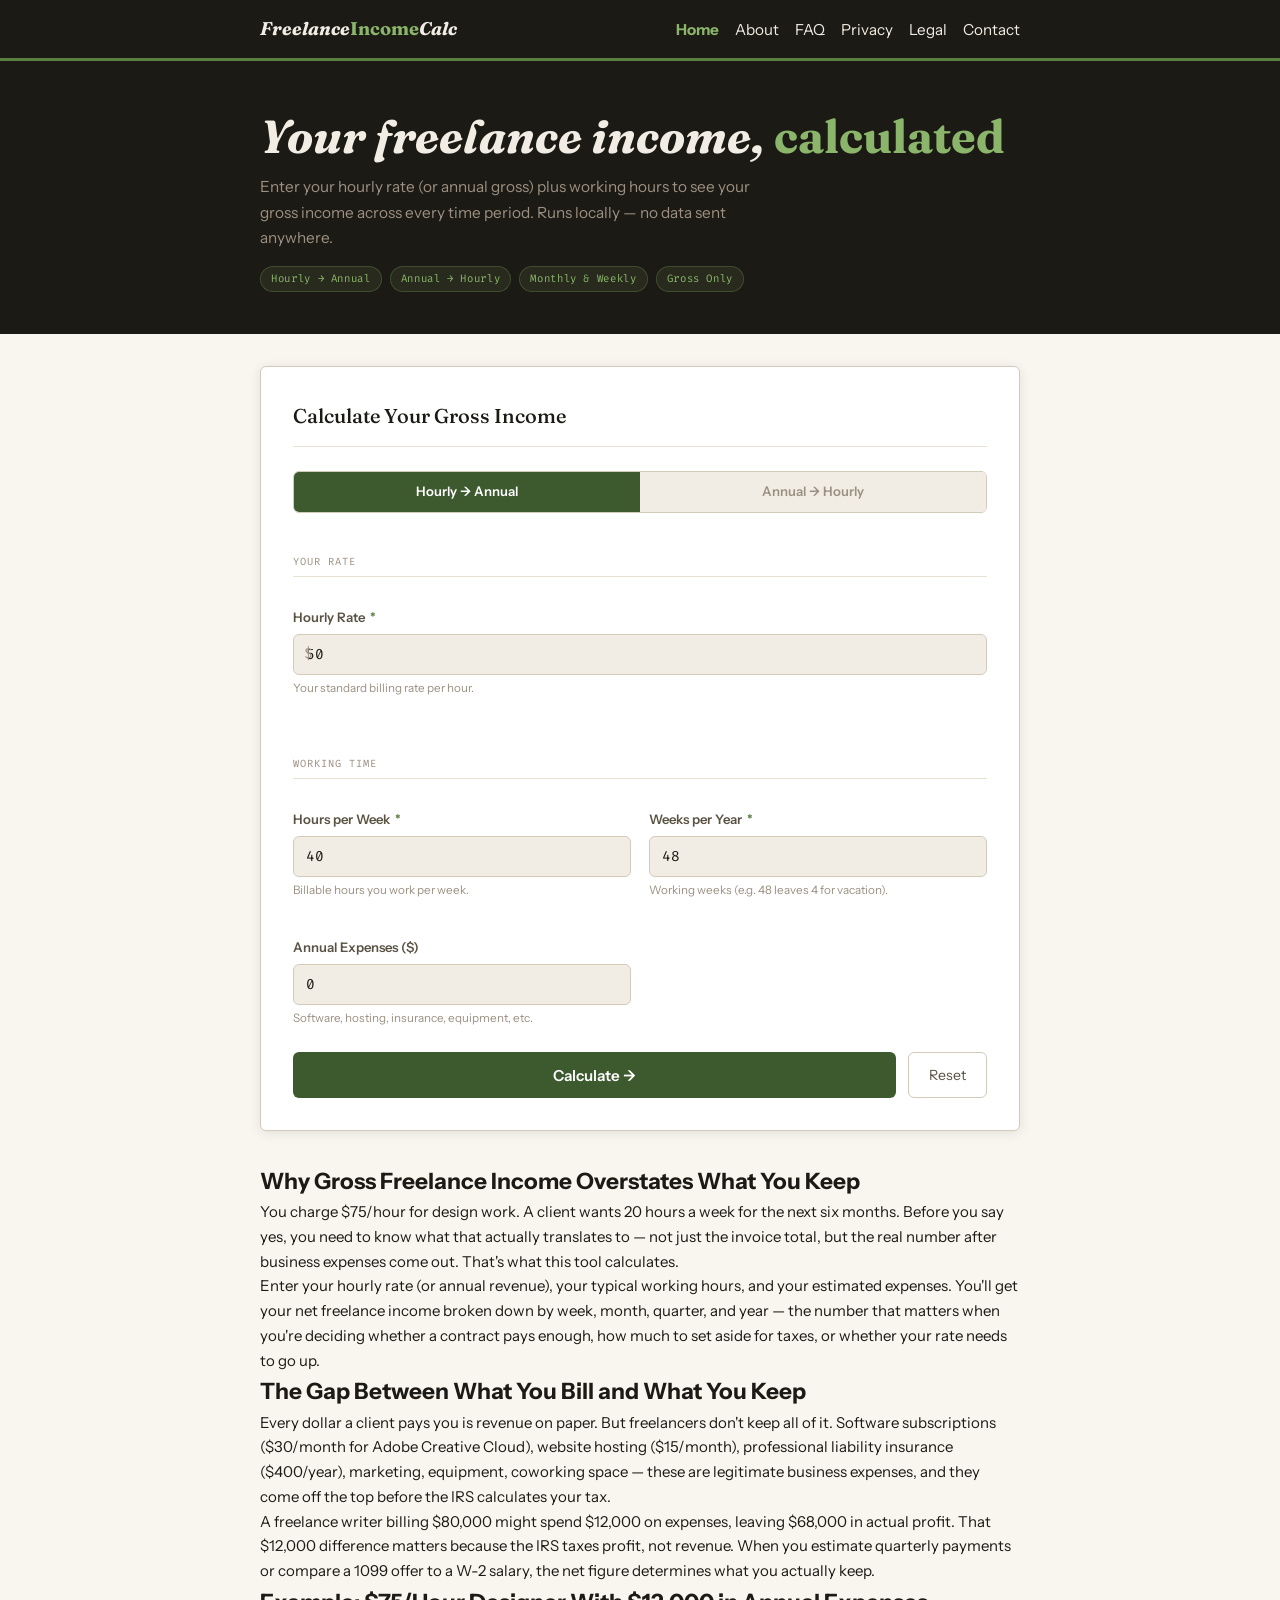
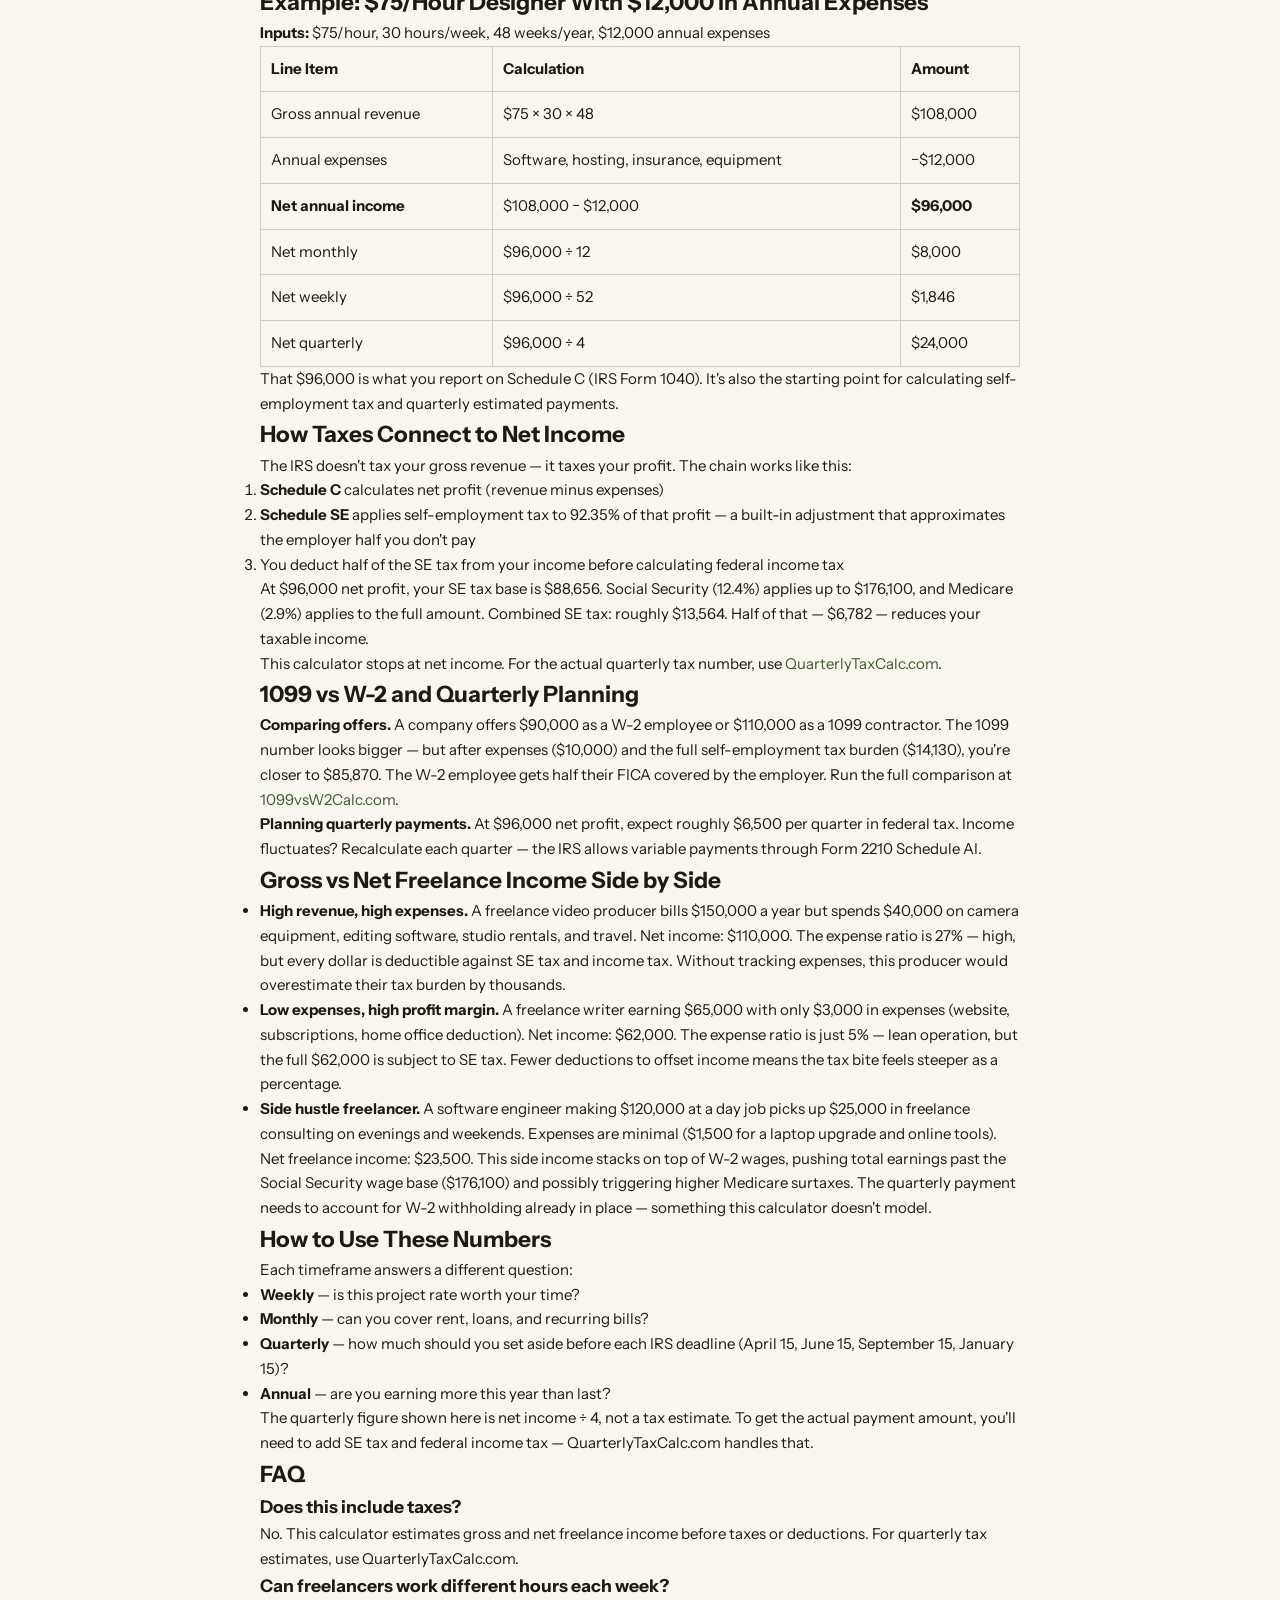
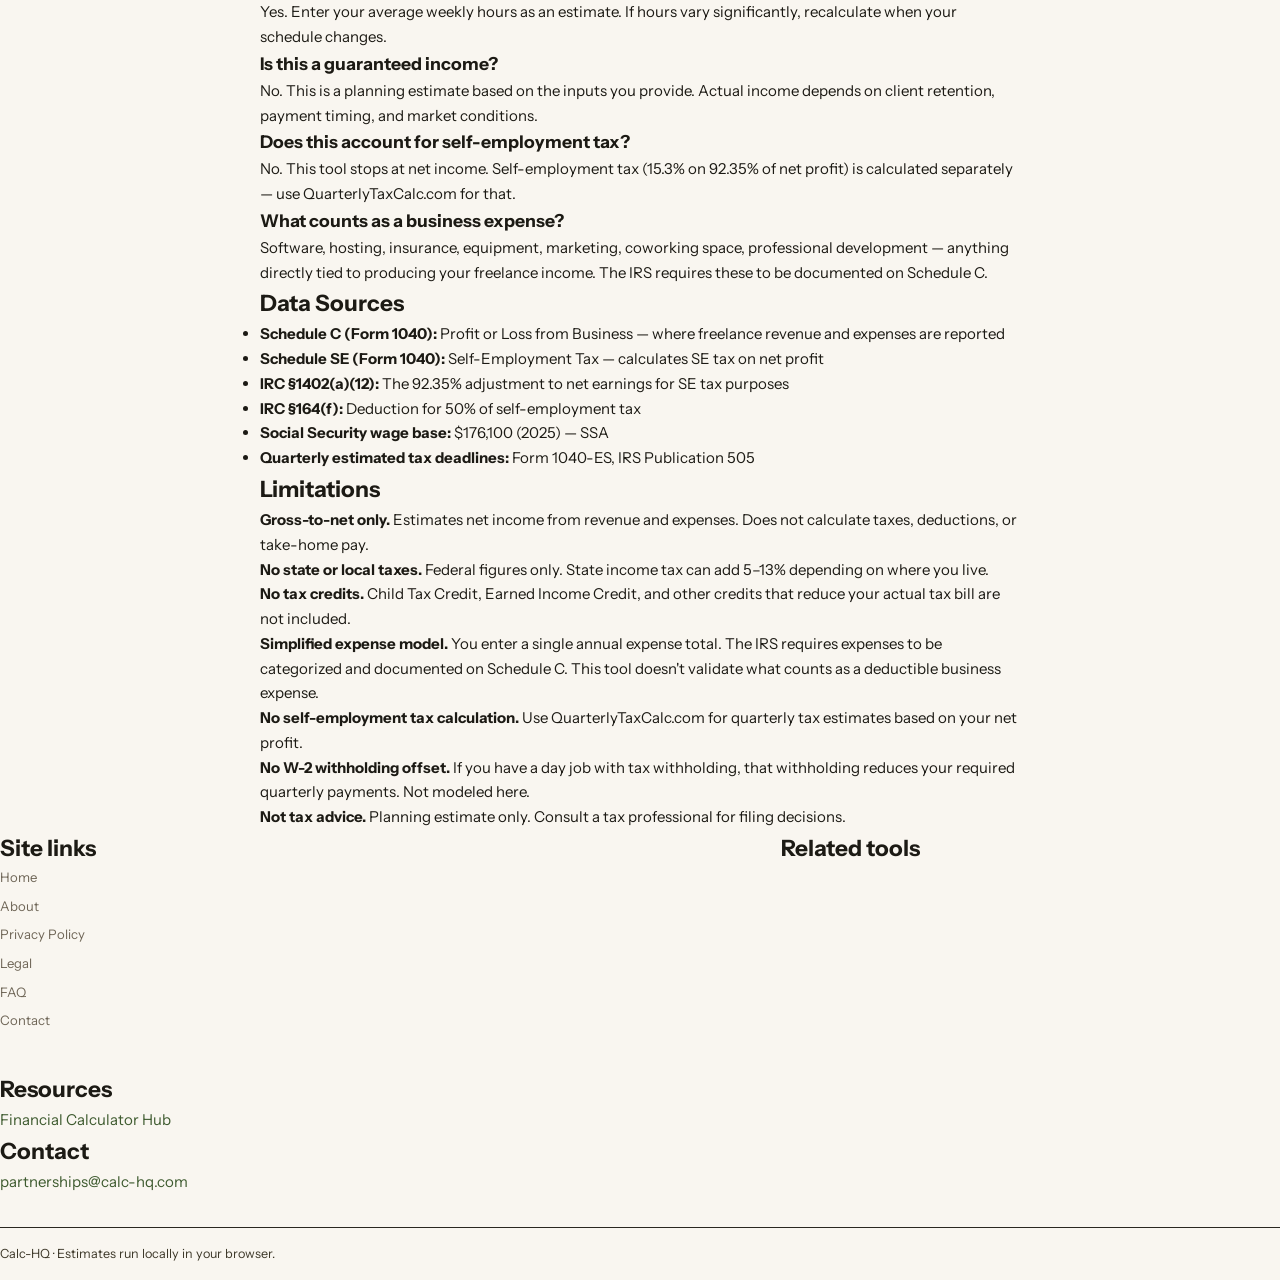
==== commit b6329812: "P1: Add expense input + net income calculation, show gross and net side by side" ====
--- a/index.html
+++ b/index.html
@@ -98,6 +98,11 @@
 <span class="field-hint">Working weeks (e.g. 48 leaves 4 for vacation).</span>
 <span class="field-error" id="weeks-per-year-err" role="alert"></span>
 </div>
+<div class="field">
+<label for="annual-expenses">Annual Expenses ($)</label>
+<input autocomplete="off" class="dfmt" id="annual-expenses" inputmode="decimal" placeholder="0" type="text"/>
+<span class="field-hint">Software, hosting, insurance, equipment, etc.</span>
+</div>
 </div>
 <div class="btn-row">
 <button class="btn-primary" type="submit">Calculate →</button>
@@ -107,7 +112,7 @@
 </div>
 <div aria-hidden="true" class="sponsor-slot"></div>
 <section aria-live="polite" id="results" style="display:none;">
-<h2 class="results-heading">Your Gross Income Estimate</h2>
+<h2 class="results-heading">Your Income Estimate</h2>
 <div class="rate-banner">
 <div class="banner-col">
 <div class="rbl">Hourly Rate</div>
@@ -135,6 +140,24 @@
 <div class="s-card">
 <div class="sl">Working Hours</div>
 <div class="sv" id="out-hours">—</div>
+</div>
+<div class="s-card">
+<div class="sl">Annual Expenses</div>
+<div class="sv" id="out-expenses">—</div>
+</div>
+</div>
+<div class="summary-grid net-grid">
+<div class="banner-col">
+<div class="rbl">Net Annual</div>
+<div class="monthly-val" id="out-net-annual">—</div>
+</div>
+<div class="banner-col">
+<div class="rbl">Net Monthly</div>
+<div class="monthly-val" id="out-net-monthly">—</div>
+</div>
+<div class="s-card">
+<div class="sl">Net Weekly</div>
+<div class="sv" id="out-net-weekly">—</div>
 </div>
 </div>
 <p class="results-meta" id="out-meta"></p>
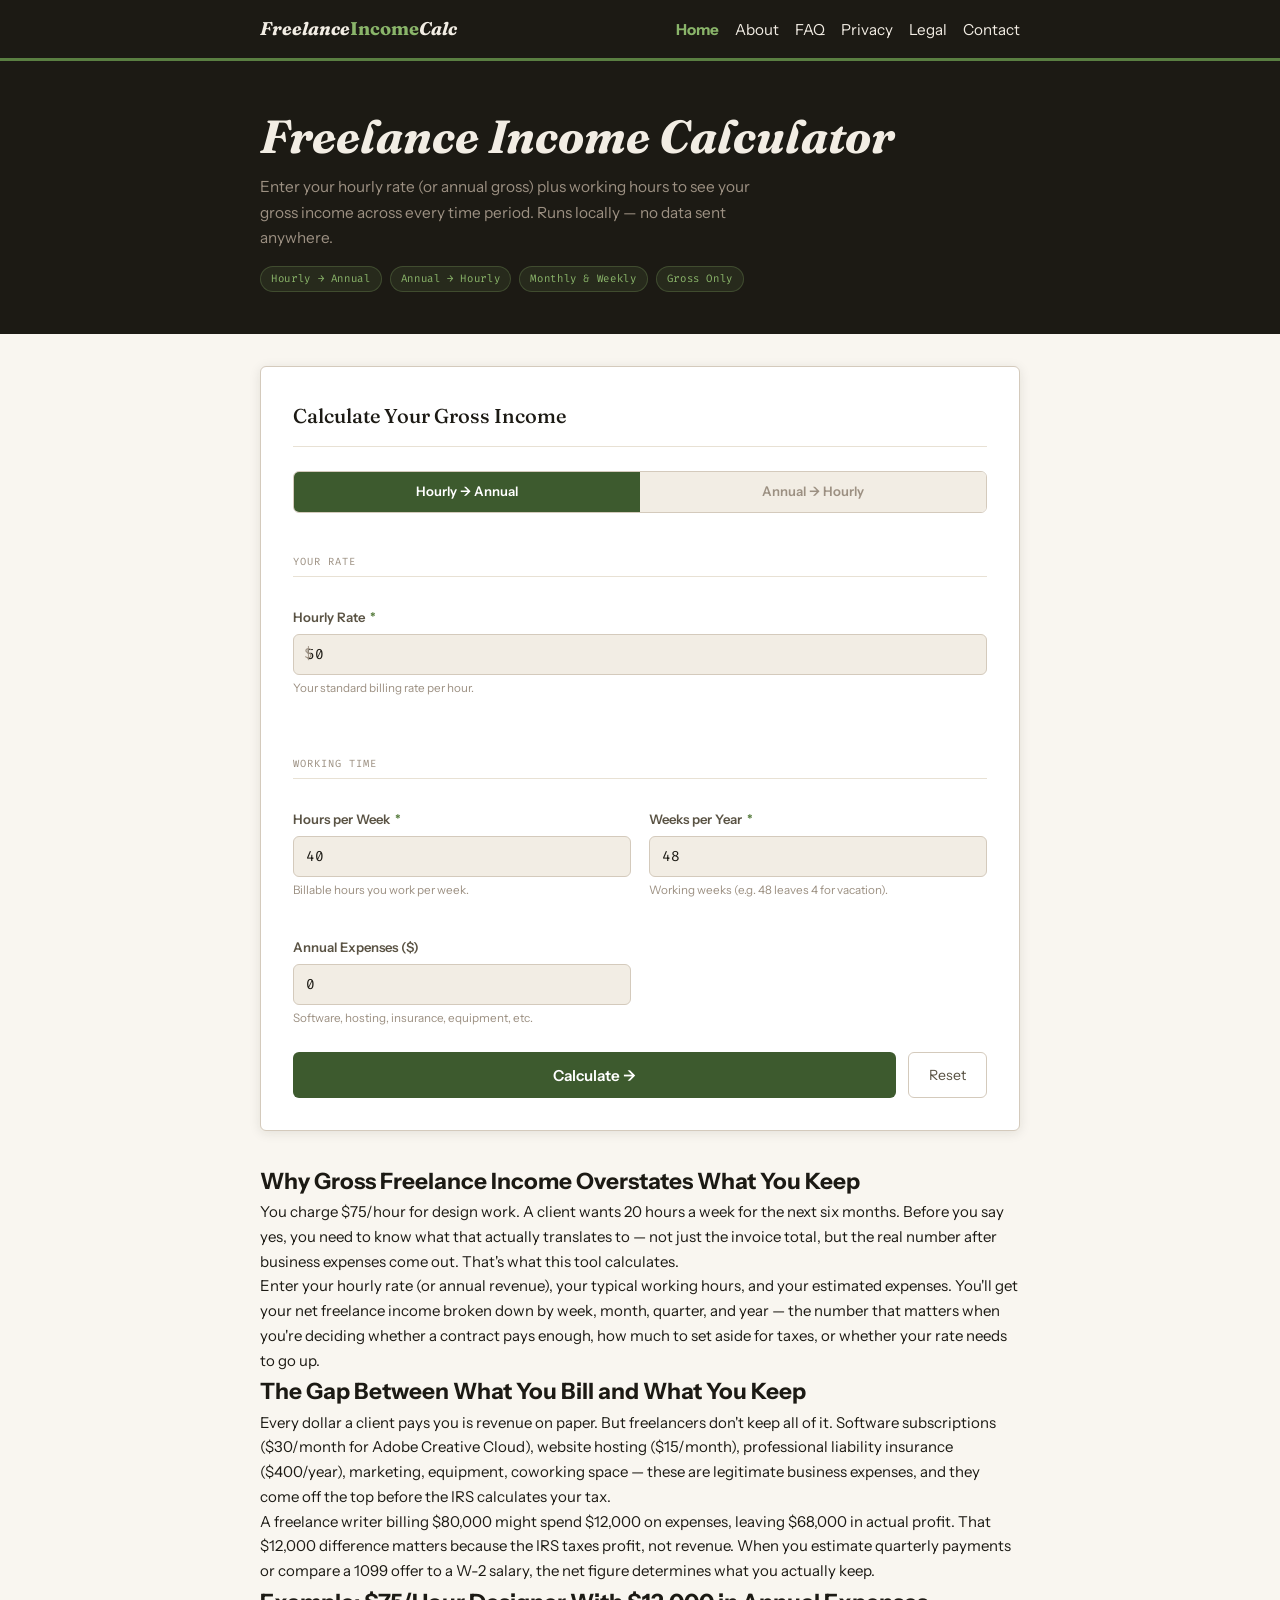
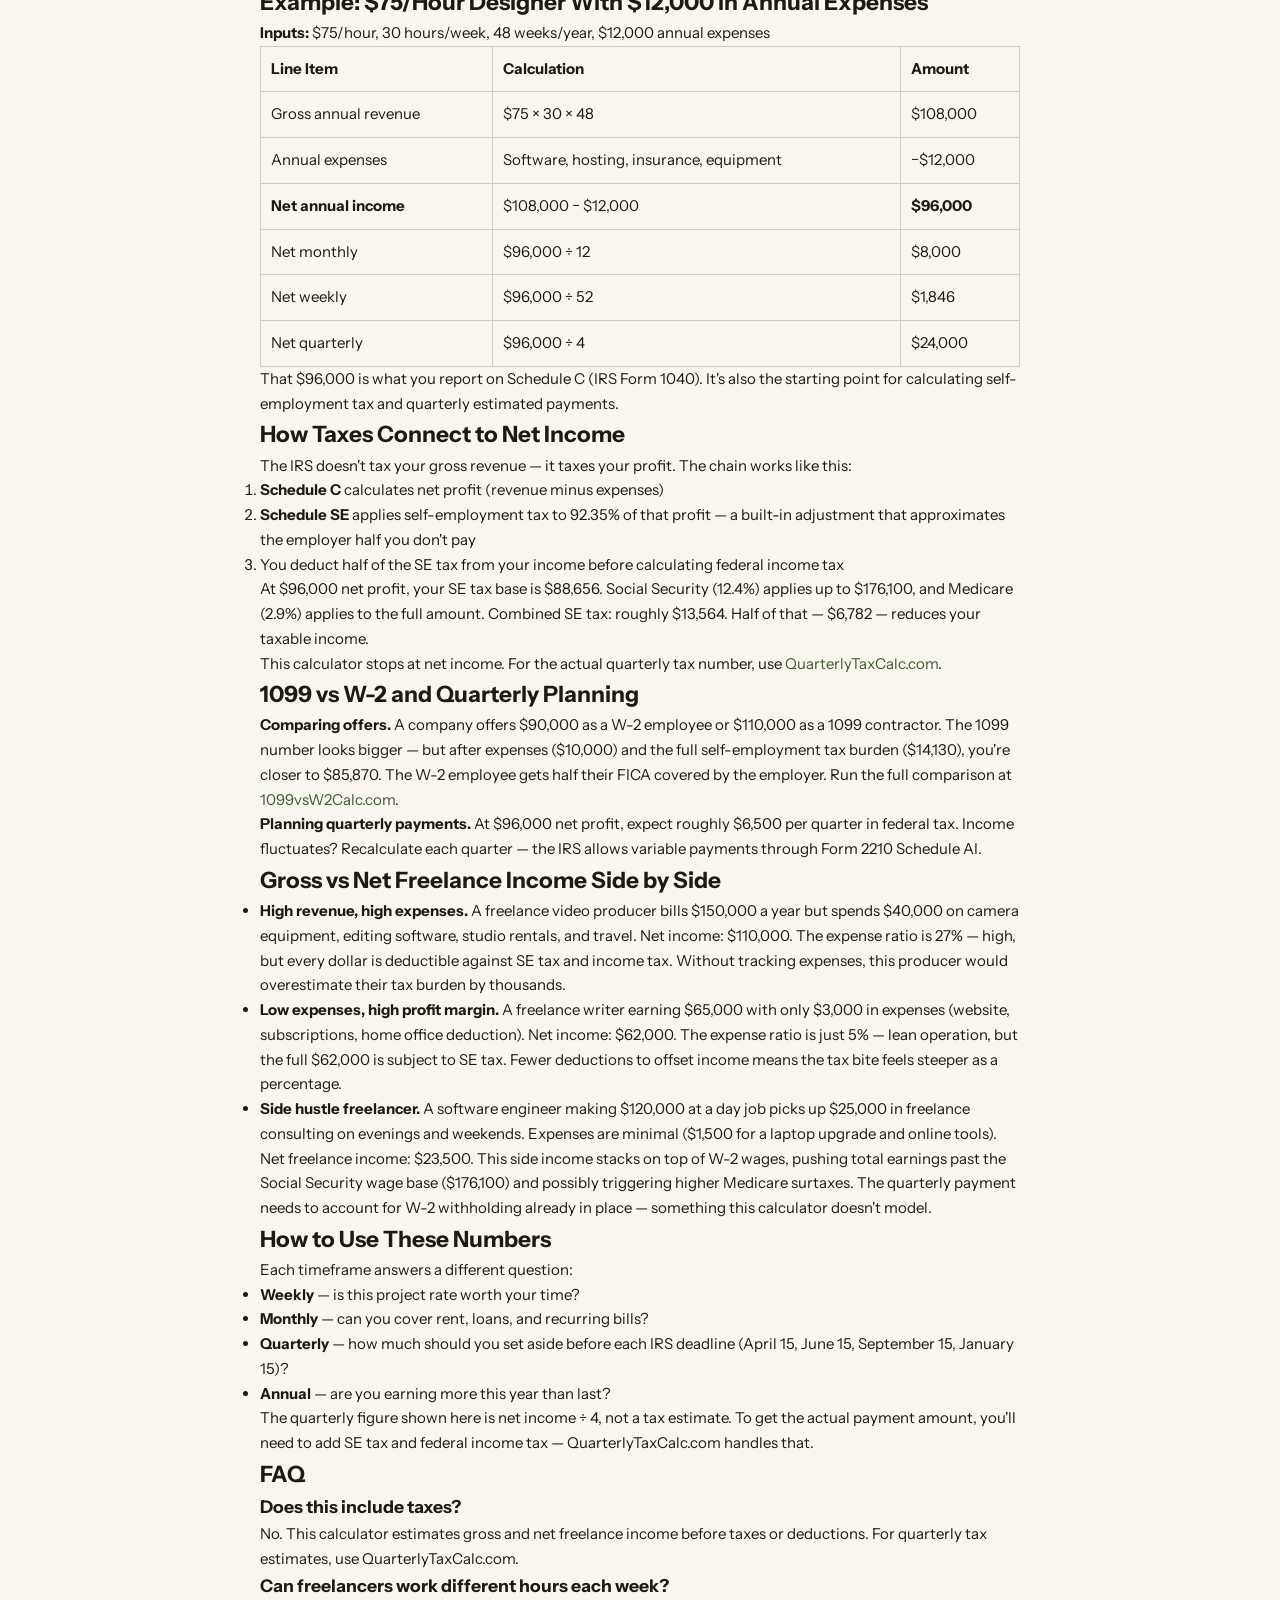
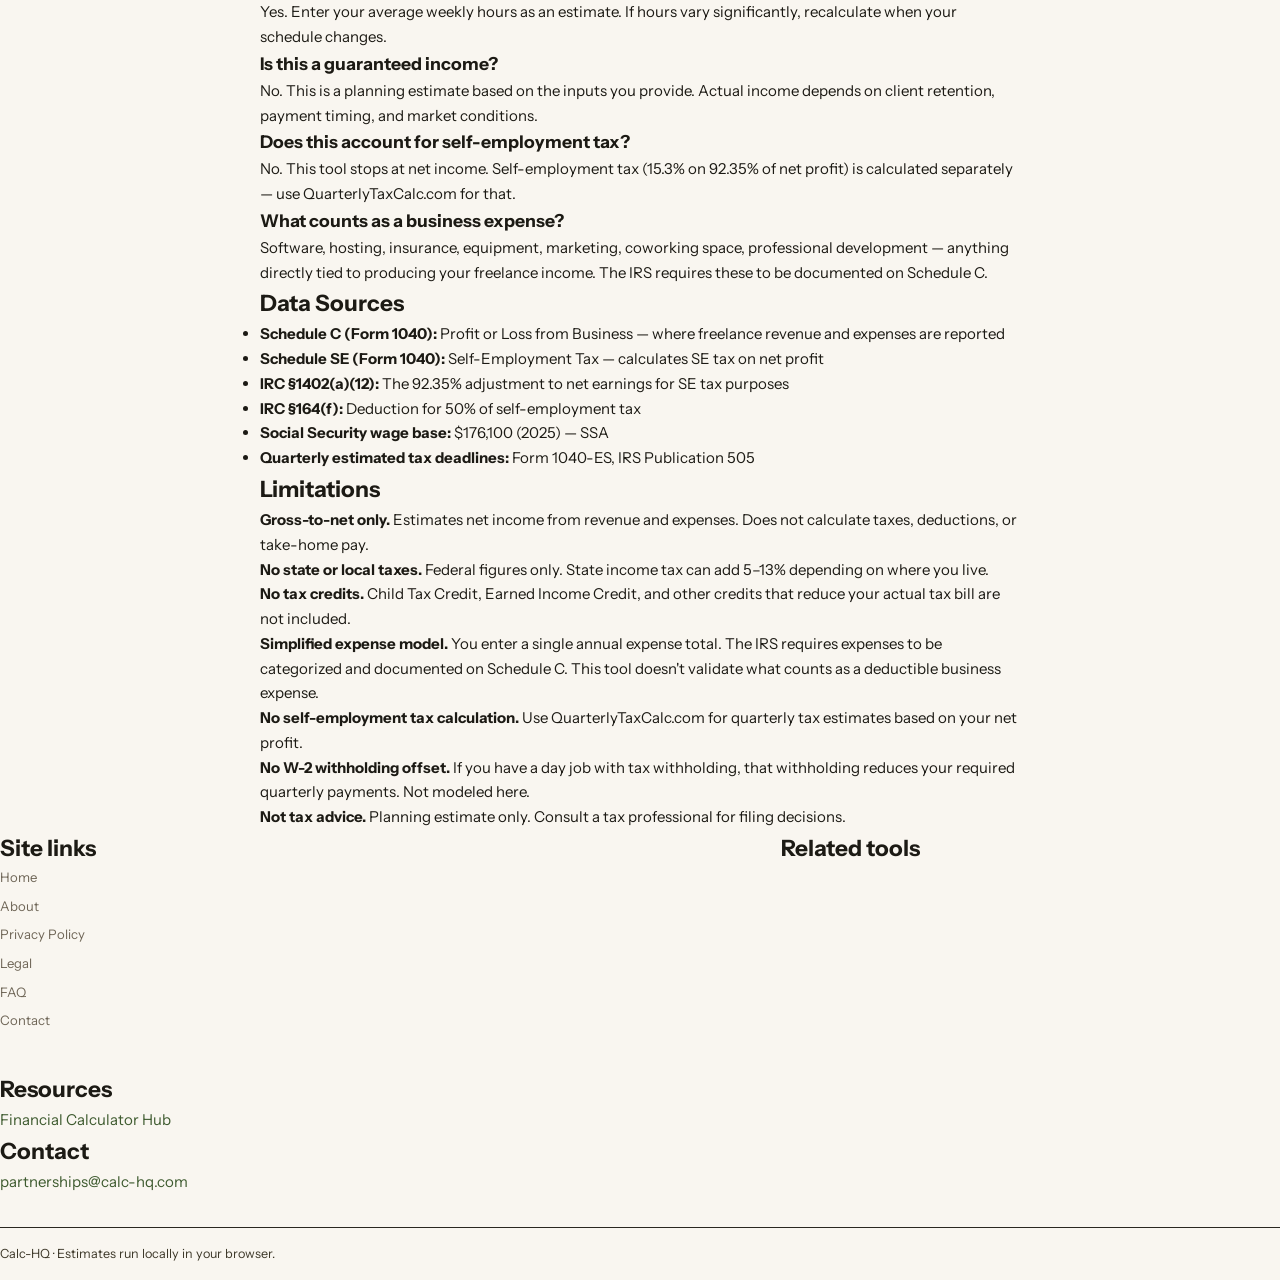
==== commit 4bad6a9e: "H1 keyword fix + schema: add offers/creator to WebApplication, add FAQPage" ====
--- a/index.html
+++ b/index.html
@@ -25,8 +25,10 @@
  "name": "Freelance Income Calculator",
  "url": "https://freelanceincomecalc.com/",
  "applicationCategory": "FinanceApplication",
- "operatingSystem": "All",
- "description": "Online freelance income calculator that estimates hourly, weekly, monthly, and annual freelance earnings based on hourly rates and working hours."
+ "operatingSystem": "Any",
+ "creator": {"@type":"Organization","name":"Calc-HQ"},
+ "description": "Online freelance income calculator that estimates hourly, weekly, monthly, and annual freelance earnings based on hourly rates and working hours.",
+ "offers": {"@type":"Offer","price":"0","priceCurrency":"USD"}
 }
 </script>
 <link rel="icon" href="favicon.svg">
@@ -44,7 +46,7 @@
 <main>
 <section class="tool-hero">
 <div class="container">
-<h1>Your freelance income, <em>calculated</em></h1>
+<h1>Freelance Income Calculator</h1>
 <p>Enter your hourly rate (or annual gross) plus working hours to see your gross income across every time period. Runs locally — no data sent anywhere.</p>
 <div class="badge-row">
 <span class="badge">Hourly → Annual</span>
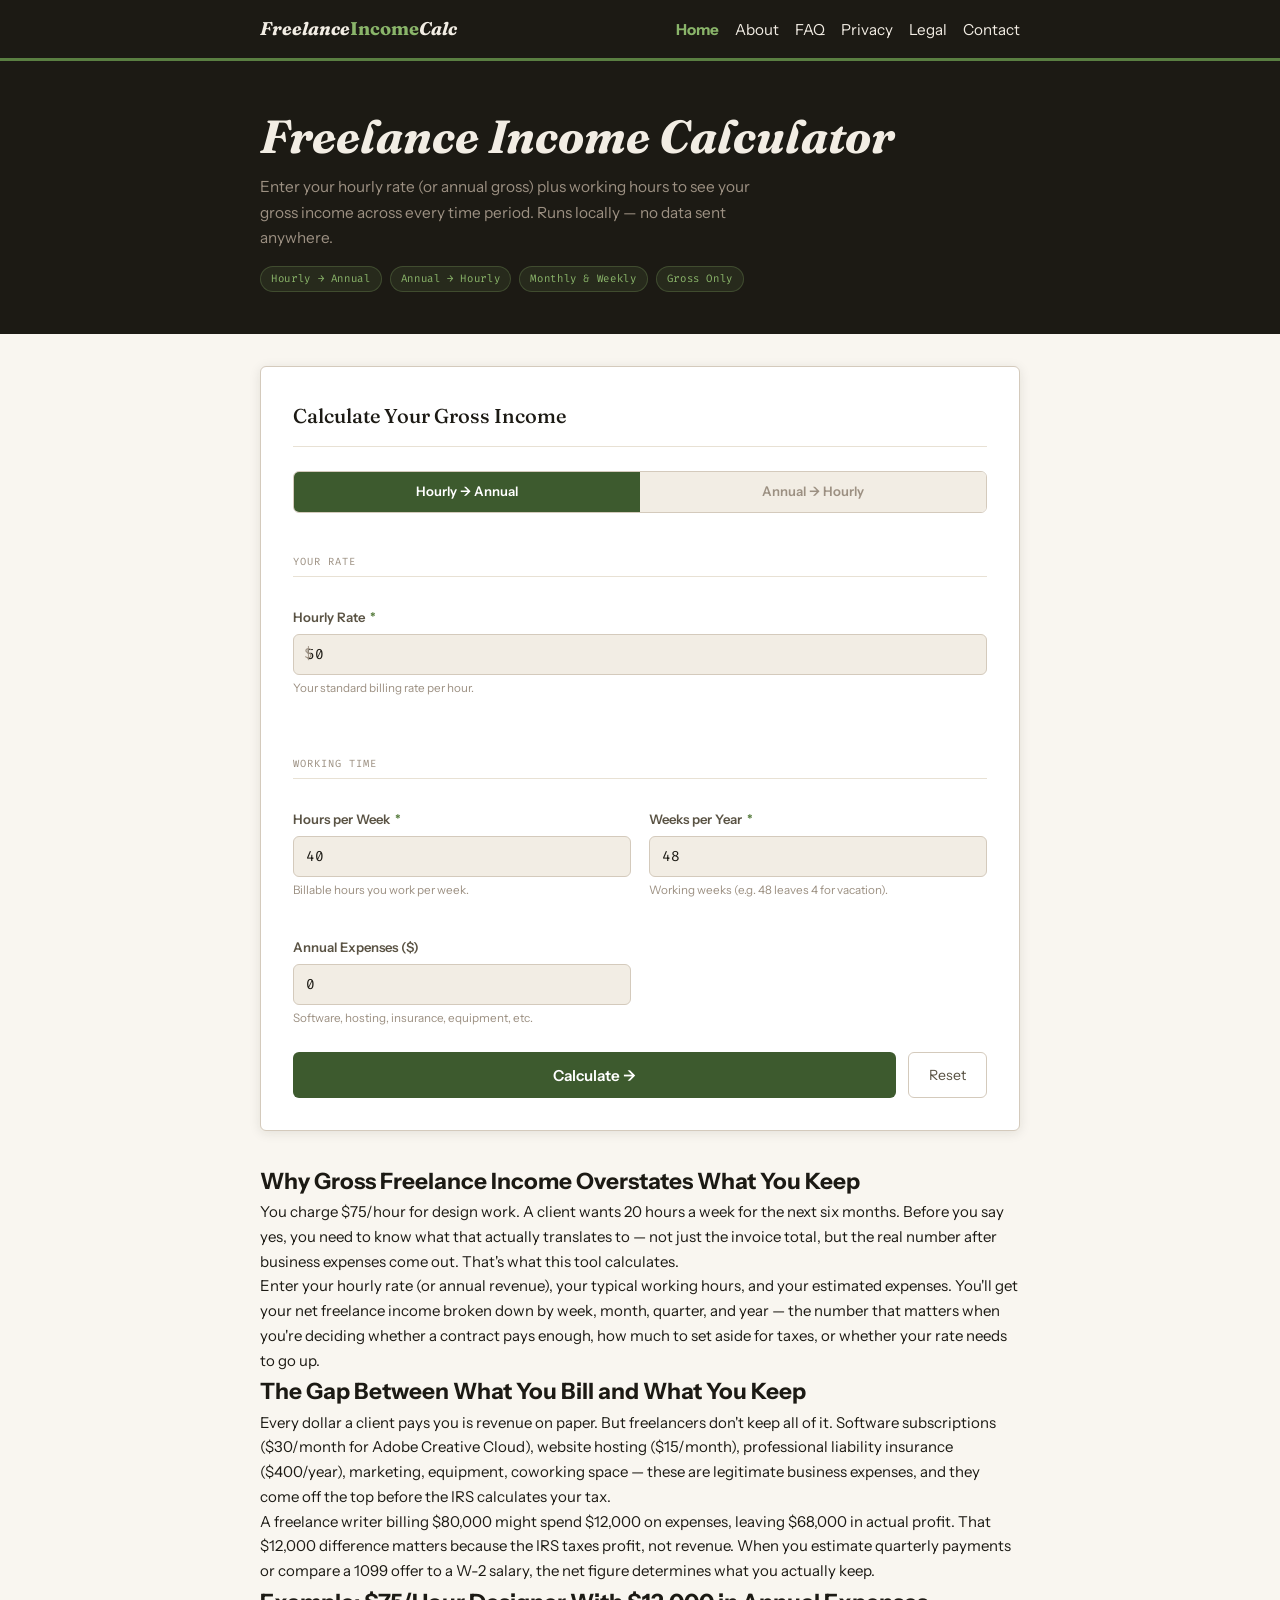
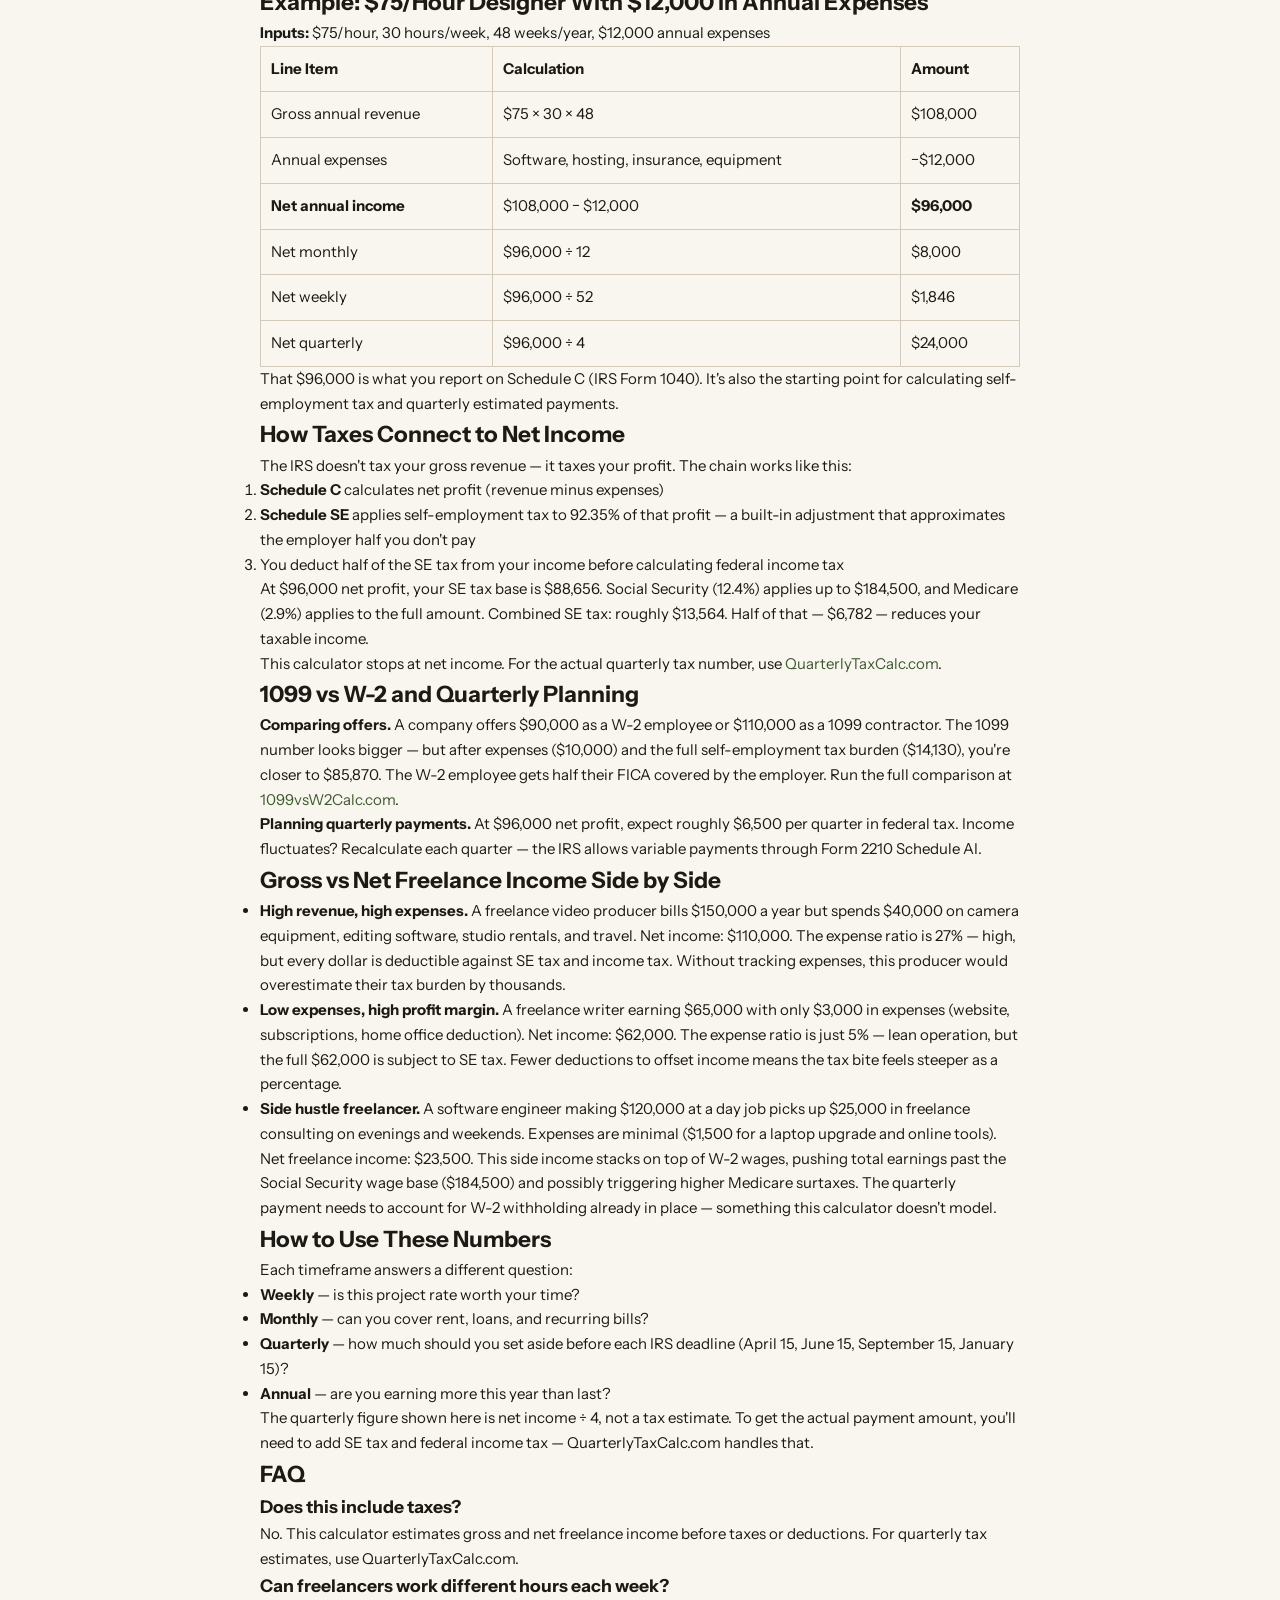
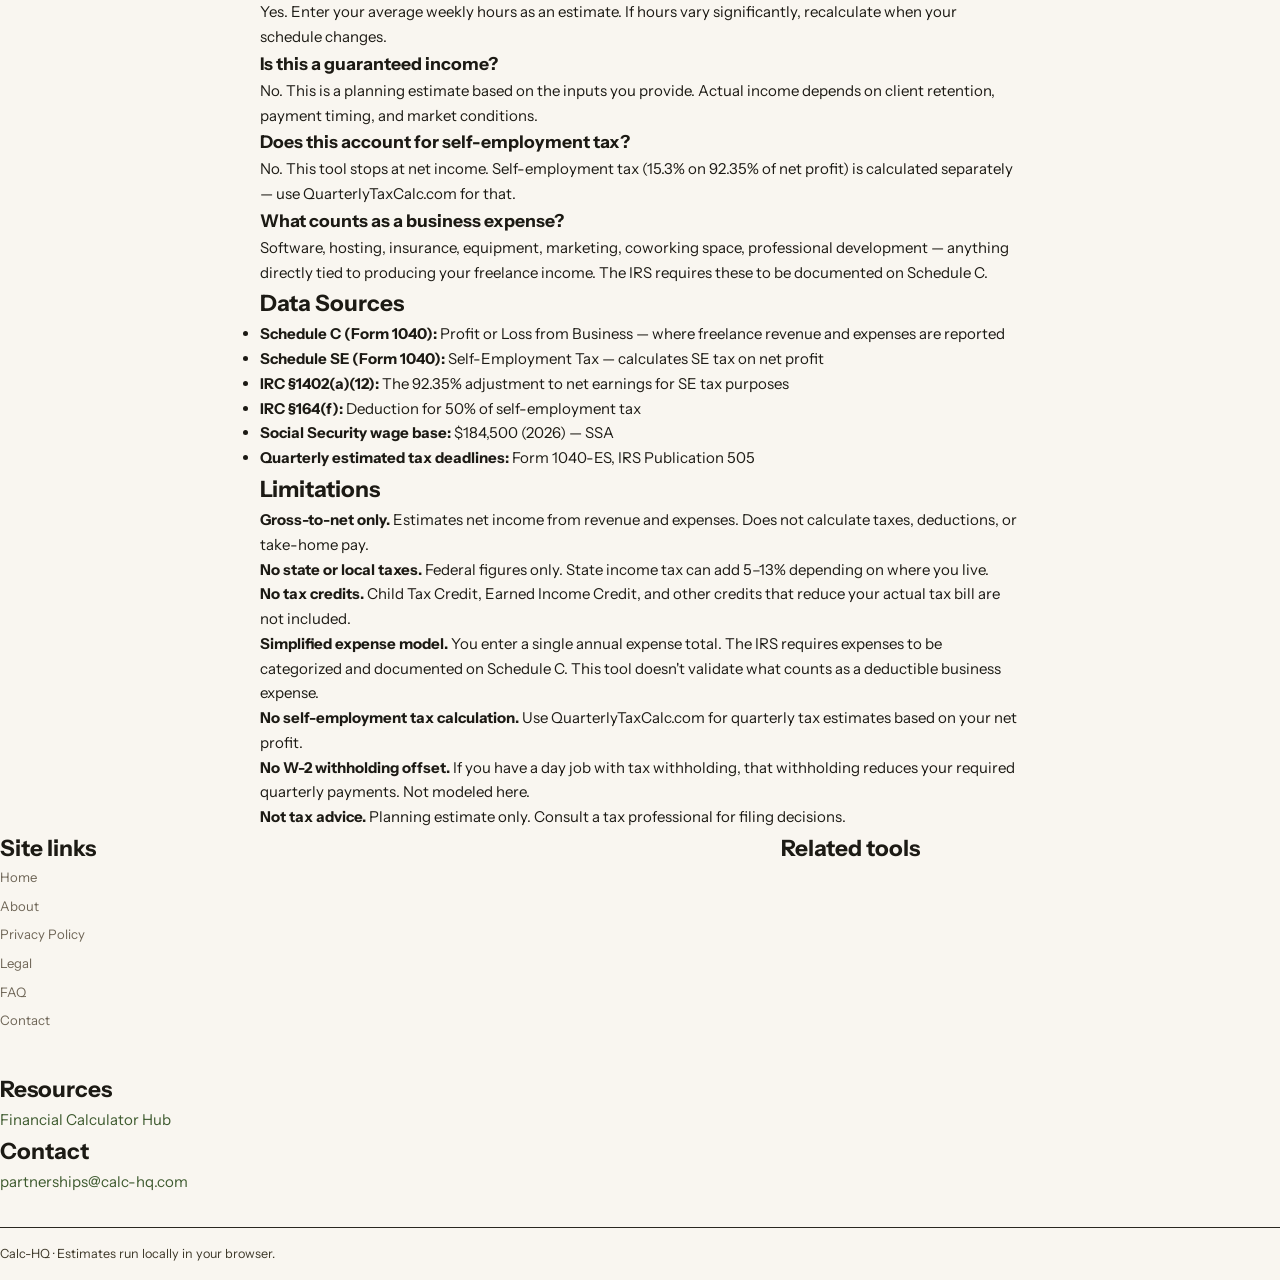
==== commit dc1aef65: "Patch: update 2025 → 2026 tax year, SS wage base $184,500, std deductions, brackets - Tax year label" ====
--- a/index.html
+++ b/index.html
@@ -204,7 +204,7 @@
 <li><strong>Schedule SE</strong> applies self-employment tax to 92.35% of that profit — a built-in adjustment that approximates the employer half you don't pay</li>
 <li>You deduct half of the SE tax from your income before calculating federal income tax</li>
 </ol>
-<p>At $96,000 net profit, your SE tax base is $88,656. Social Security (12.4%) applies up to $176,100, and Medicare (2.9%) applies to the full amount. Combined SE tax: roughly $13,564. Half of that — $6,782 — reduces your taxable income.</p>
+<p>At $96,000 net profit, your SE tax base is $88,656. Social Security (12.4%) applies up to $184,500, and Medicare (2.9%) applies to the full amount. Combined SE tax: roughly $13,564. Half of that — $6,782 — reduces your taxable income.</p>
 <p>This calculator stops at net income. For the actual quarterly tax number, use <a href="https://quarterlytaxcalc.com" target="_blank" rel="noopener">QuarterlyTaxCalc.com</a>.</p>
 </section>
 <section class="calculator-explanation">
@@ -217,7 +217,7 @@
 <ul>
 <li><strong>High revenue, high expenses.</strong> A freelance video producer bills $150,000 a year but spends $40,000 on camera equipment, editing software, studio rentals, and travel. Net income: $110,000. The expense ratio is 27% — high, but every dollar is deductible against SE tax and income tax. Without tracking expenses, this producer would overestimate their tax burden by thousands.</li>
 <li><strong>Low expenses, high profit margin.</strong> A freelance writer earning $65,000 with only $3,000 in expenses (website, subscriptions, home office deduction). Net income: $62,000. The expense ratio is just 5% — lean operation, but the full $62,000 is subject to SE tax. Fewer deductions to offset income means the tax bite feels steeper as a percentage.</li>
-<li><strong>Side hustle freelancer.</strong> A software engineer making $120,000 at a day job picks up $25,000 in freelance consulting on evenings and weekends. Expenses are minimal ($1,500 for a laptop upgrade and online tools). Net freelance income: $23,500. This side income stacks on top of W-2 wages, pushing total earnings past the Social Security wage base ($176,100) and possibly triggering higher Medicare surtaxes. The quarterly payment needs to account for W-2 withholding already in place — something this calculator doesn't model.</li>
+<li><strong>Side hustle freelancer.</strong> A software engineer making $120,000 at a day job picks up $25,000 in freelance consulting on evenings and weekends. Expenses are minimal ($1,500 for a laptop upgrade and online tools). Net freelance income: $23,500. This side income stacks on top of W-2 wages, pushing total earnings past the Social Security wage base ($184,500) and possibly triggering higher Medicare surtaxes. The quarterly payment needs to account for W-2 withholding already in place — something this calculator doesn't model.</li>
 </ul>
 </section>
 <section class="calculator-explanation">
@@ -251,7 +251,7 @@
 <li><strong>Schedule SE (Form 1040):</strong> Self-Employment Tax — calculates SE tax on net profit</li>
 <li><strong>IRC §1402(a)(12):</strong> The 92.35% adjustment to net earnings for SE tax purposes</li>
 <li><strong>IRC §164(f):</strong> Deduction for 50% of self-employment tax</li>
-<li><strong>Social Security wage base:</strong> $176,100 (2025) — SSA</li>
+<li><strong>Social Security wage base:</strong> $184,500 (2026) — SSA</li>
 <li><strong>Quarterly estimated tax deadlines:</strong> Form 1040-ES, IRS Publication 505</li>
 </ul>
 </section>
